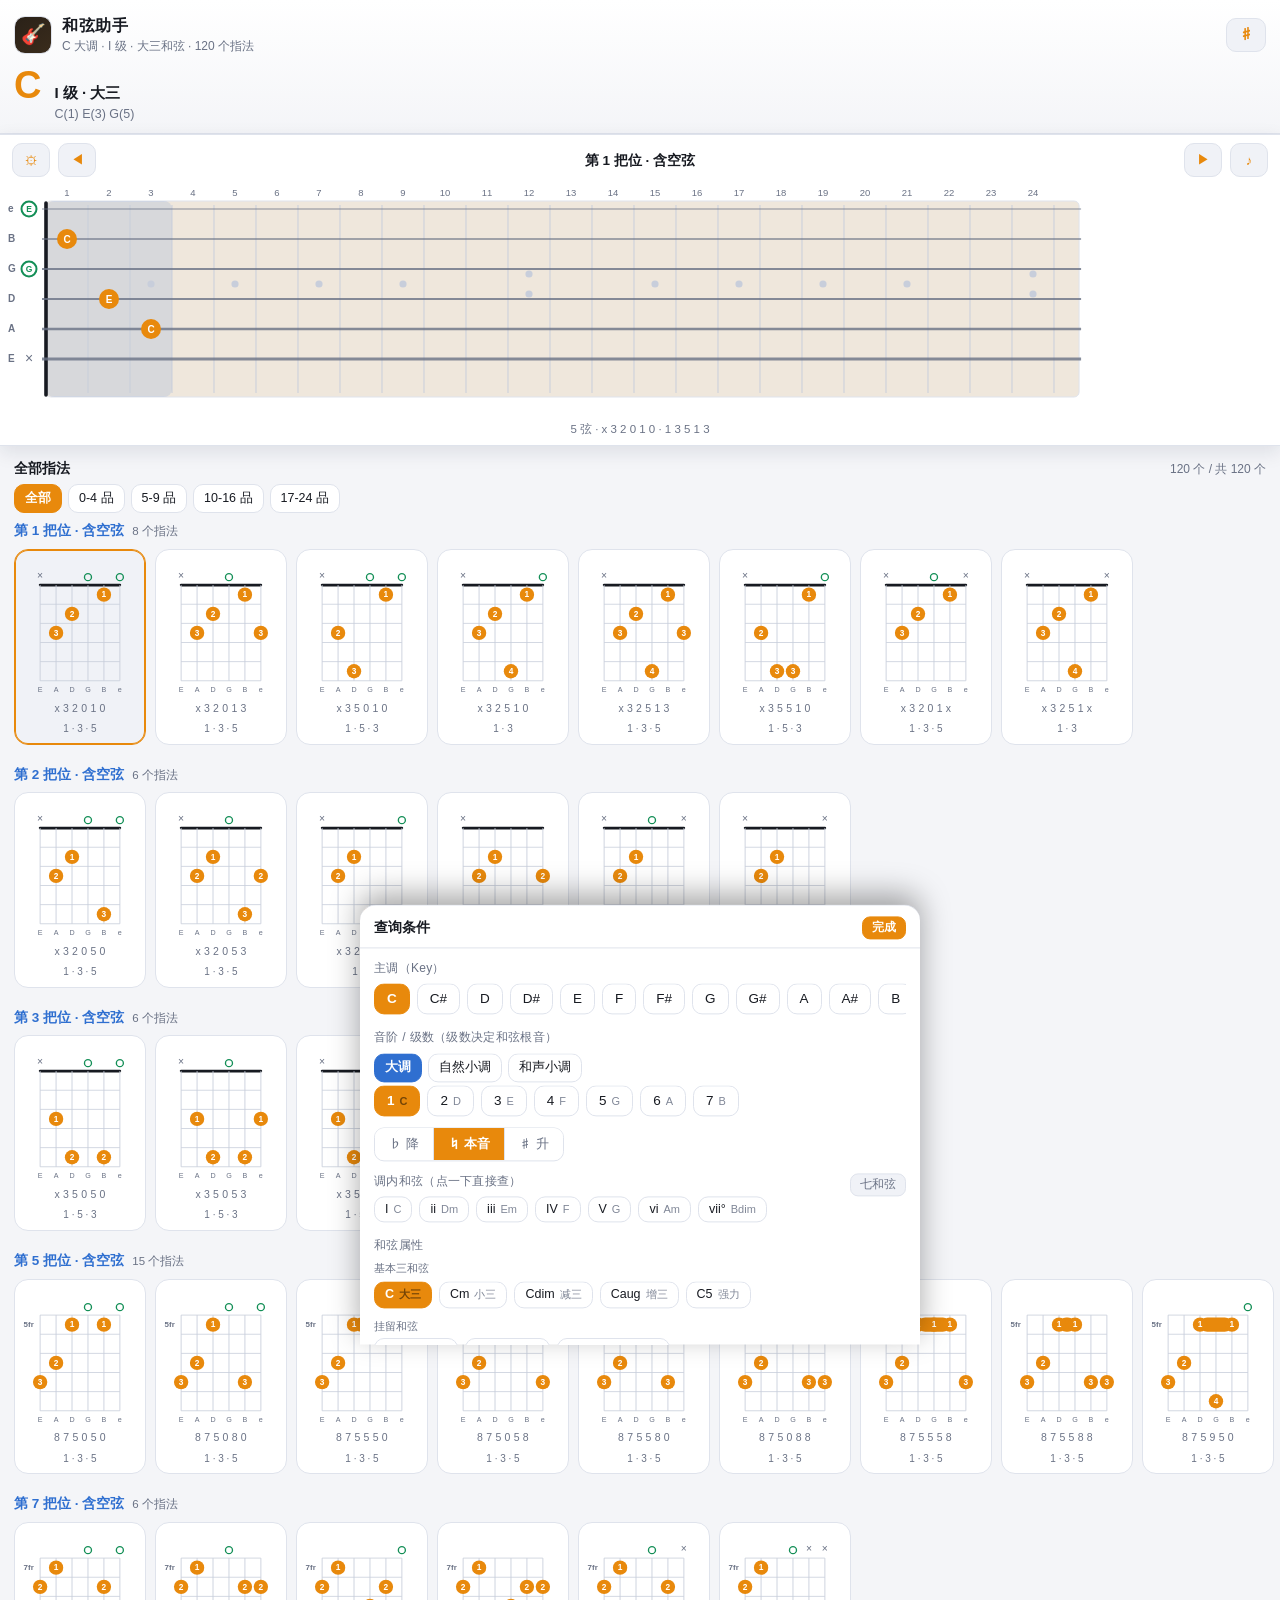
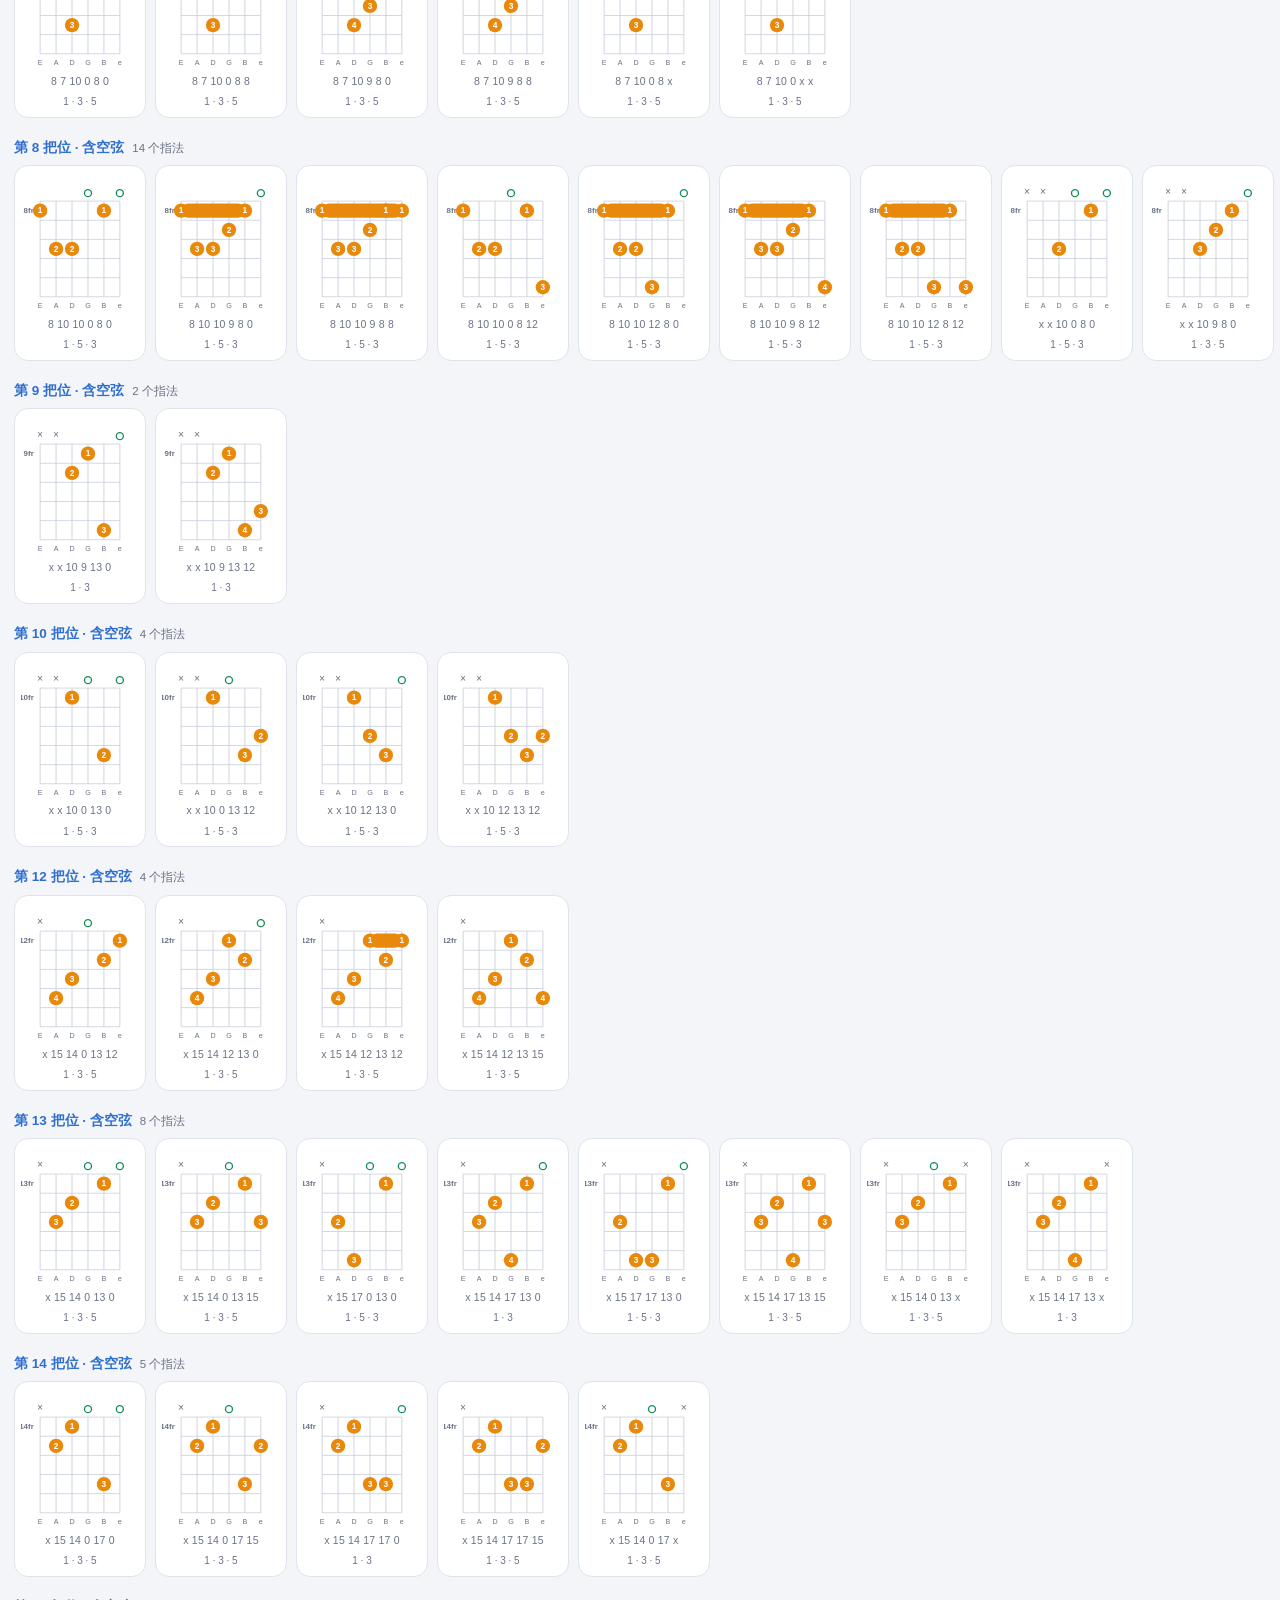
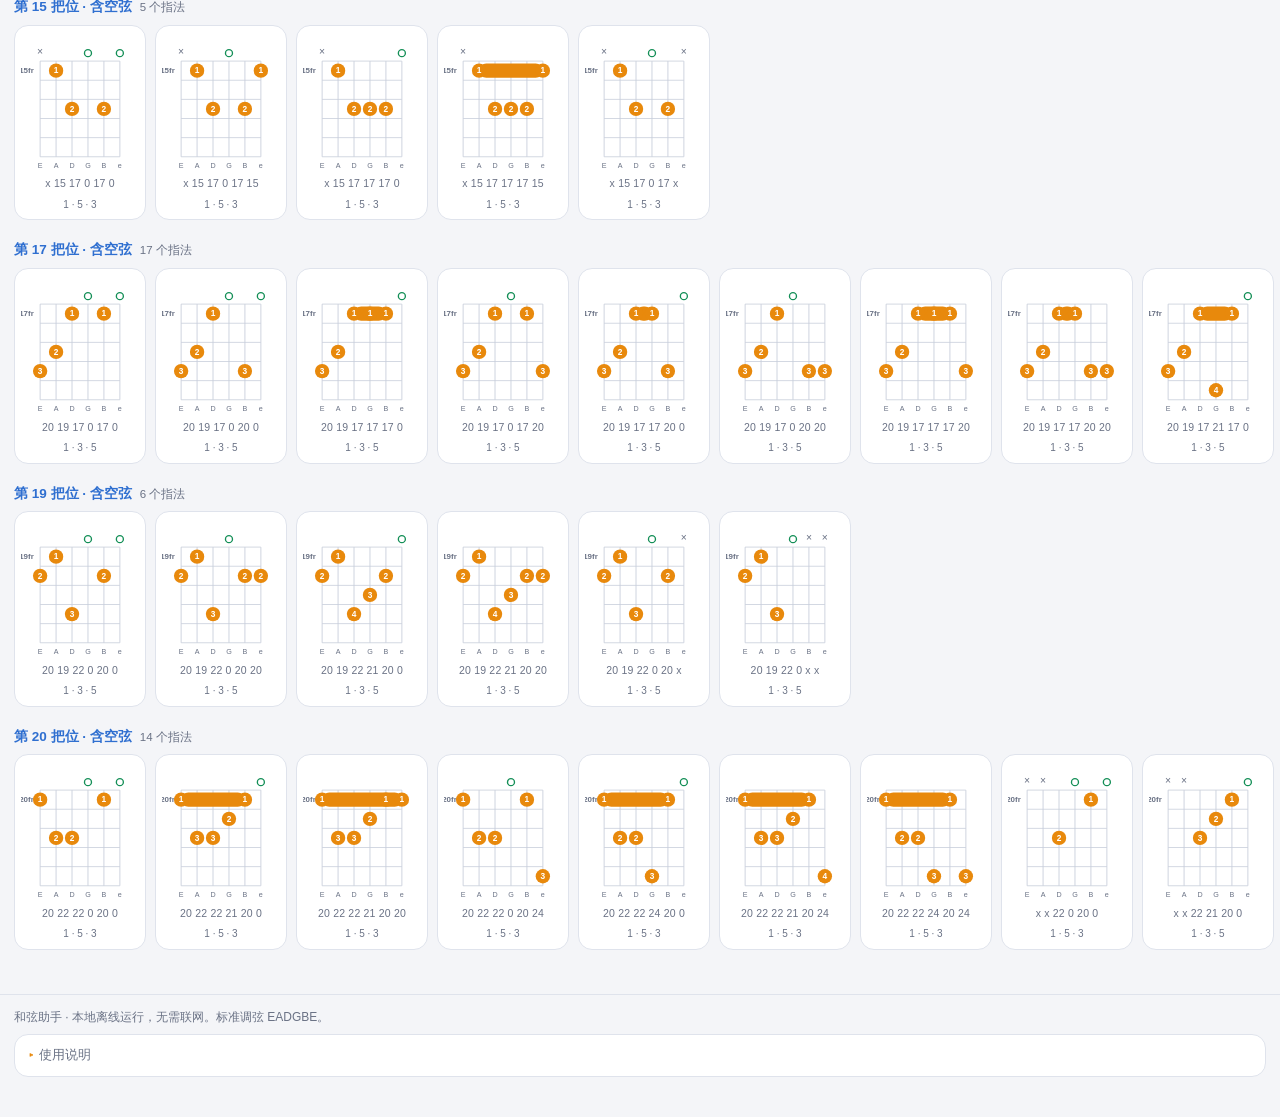
==== app/src/main/assets/www/index.html @ b543c1bd "init" ====
<!DOCTYPE html>
<html lang="zh-CN">
<head>
<meta charset="utf-8">
<meta name="viewport" content="width=device-width, initial-scale=1, viewport-fit=cover">
<meta name="color-scheme" content="dark light">
<title>和弦助手 · Chord Helper</title>
<link rel="stylesheet" href="css/style.css">
</head>
<body>

<!-- ================= 顶部信息 ================= -->
<header class="app-header">
  <div class="brand">
    <div class="logo" aria-hidden="true">&#127928;</div>
    <div class="brand-text">
      <h1>和弦助手</h1>
      <p id="subTitle">C 大调 · I 级 · 大三和弦</p>
    </div>
    <button id="btnSpell" class="ghost-btn" type="button" title="切换升降号拼写">&#9839;</button>
  </div>
  <div class="chord-headline">
    <div class="chord-name" id="chordName">C</div>
    <div class="chord-meta">
      <span class="roman" id="chordRoman">I</span>
      <span class="notes" id="chordNotes">C · E · G</span>
    </div>
  </div>
</header>

<!-- ================= 指板视图（吸顶，首屏可见） ================= -->
<section class="neck-section" id="neckSection">
  <div class="neck-toolbar">
    <button class="round-btn" id="btnSettings" type="button" title="查询条件">&#9881;</button>
    <button class="round-btn" id="btnPrev" type="button" title="上一个指法">&#9664;</button>
    <div class="neck-title">
      <strong id="voicingLabel">开放把位</strong>
    </div>
    <button class="round-btn" id="btnNext" type="button" title="下一个指法">&#9654;</button>
    <button class="round-btn" id="btnPlay" type="button" title="试听">&#9834;</button>
  </div>
  <div class="neck-scroll" id="neckScroll">
    <div id="neckBox"></div>
  </div>
  <div class="neck-info" id="neckInfo"></div>
</section>

<!-- ================= 结果 ================= -->
<main class="results">
  <div class="results-head">
    <strong>全部指法</strong>
    <span id="resultCount">0 个</span>
  </div>
  <div class="chip-row small" id="rangeChips"></div>
  <div id="results"></div>
</main>

<footer class="app-footer">
  <p>和弦助手 · 本地离线运行，无需联网。标准调弦 EADGBE。</p>
  <details class="advanced">
    <summary>使用说明</summary>
    <ol class="help">
      <li>点顶部 <b>&#9881;</b> 打开查询条件：先选<b>主调</b>，再选<b>级数</b>（可加升降号），最后选<b>和弦属性</b>。</li>
      <li>“调内和弦”一排是当前调的自然和弦，点一下直接查询。</li>
      <li>指板默认 24 品，可在条件面板里调整；点任意指法卡片可以在指板上高亮该指法。</li>
      <li><b>&#9664; / &#9654;</b> 在全部指法之间切换，<b>&#9834;</b> 试听当前指法（扫弦）。</li>
      <li>谱记法：x = 闷弦，0 = 空弦，数字 = 品位；圆点里的数字是建议指法（1=食指 … 4=小指）。</li>
    </ol>
  </details>
</footer>

<!-- ================= 查询条件面板（底部抽屉） ================= -->
<div class="backdrop" id="backdrop"></div>
<div class="sheet" id="sheet">
  <div class="sheet-head">
    <strong>查询条件</strong>
    <button class="mini-toggle on" id="sheetDone" type="button">完成</button>
  </div>
  <div class="sheet-body">

    <div class="field">
      <label>主调（Key）</label>
      <div class="chip-row" id="keyChips"></div>
    </div>

    <div class="field">
      <label>音阶 / 级数（级数决定和弦根音）</label>
      <div class="chip-row small" id="scaleChips"></div>
      <div class="chip-row" id="degreeChips"></div>
      <div class="seg" id="accChips">
        <button type="button" data-acc="-1">&#9837; 降</button>
        <button type="button" data-acc="0" class="on">&#9838; 本音</button>
        <button type="button" data-acc="1">&#9839; 升</button>
      </div>
    </div>

    <div class="field">
      <div class="label-row">
        <label>调内和弦（点一下直接查）</label>
        <button class="mini-toggle" id="btnDiatonic7" type="button">七和弦</button>
      </div>
      <div class="chip-row wrap" id="diatonicRow"></div>
    </div>

    <div class="field">
      <label>和弦属性</label>
      <div id="qualityGroups"></div>
    </div>

    <details class="advanced" id="advanced">
      <summary>高级设置</summary>
      <div class="field">
        <label>指板最大品（默认 24）</label>
        <div class="chip-row small" id="maxFretChips"></div>
      </div>
      <div class="field">
        <label>单个指法最大跨度（品）</label>
        <div class="chip-row small" id="spanChips"></div>
      </div>
      <div class="field">
        <label>最少发声弦数</label>
        <div class="chip-row small" id="minSoundChips"></div>
      </div>
      <div class="field">
        <label>展示方式</label>
        <div class="chip-row small" id="modeChips"></div>
      </div>
      <div class="field">
        <label>和弦图标注</label>
        <div class="chip-row small" id="labelChips"></div>
      </div>
      <div class="switch-list">
        <label class="switch"><input type="checkbox" id="chkBassRoot" checked><span>低音必须是根音（关闭可看转位）</span></label>
        <label class="switch"><input type="checkbox" id="chkInnerMute"><span>允许发声弦中间有闷弦</span></label>
        <label class="switch"><input type="checkbox" id="chkAllTones"><span>指板上显示全部和弦音</span></label>
      </div>
    </details>

  </div>
</div>

<script src="js/music.js"></script>
<script src="js/chord.js"></script>
<script src="js/render.js"></script>
<script src="js/audio.js"></script>
<script src="js/app.js"></script>
</body>
</html>
---- app/src/main/assets/www/css/style.css ----
/* ==========================================================================
   和弦助手 —— 样式表
   深色优先（乐器类应用常用），浅色跟随系统。全部使用 CSS 变量便于换肤。
   ========================================================================== */

:root {
  --bg: #0f1115;
  --bg-soft: #151922;
  --panel: #171b24;
  --panel-2: #1d222d;
  --line: #262c38;
  --text: #e7eaf0;
  --muted: #8d96a8;
  --accent: #ffb454;
  --accent-ink: #241a08;
  --accent-2: #6ea8fe;
  --good: #6ee7a8;
  --grid: #2c3444;
  --wood: #1b1a17;
  --shadow: 0 6px 18px rgba(0, 0, 0, .35);
  --radius: 14px;
}

@media (prefers-color-scheme: light) {
  :root {
    --bg: #f4f5f8;
    --bg-soft: #ffffff;
    --panel: #ffffff;
    --panel-2: #f0f2f7;
    --line: #dfe3ec;
    --text: #171a21;
    --muted: #6a7285;
    --accent: #e8890c;
    --accent-ink: #ffffff;
    --accent-2: #2f6fd0;
    --good: #148f57;
    --grid: #c8cedb;
    --wood: #efe7dc;
    --shadow: 0 6px 18px rgba(20, 30, 60, .10);
  }
}

* { box-sizing: border-box; -webkit-tap-highlight-color: transparent; }

html, body {
  margin: 0;
  padding: 0;
  background: var(--bg);
  color: var(--text);
  font-family: -apple-system, "Noto Sans CJK SC", "Source Han Sans SC",
               "PingFang SC", "Microsoft YaHei", Roboto, sans-serif;
  font-size: 15px;
  line-height: 1.45;
  -webkit-text-size-adjust: 100%;
  overscroll-behavior-y: none;
}

body {
  padding: env(safe-area-inset-top) env(safe-area-inset-right)
           env(safe-area-inset-bottom) env(safe-area-inset-left);
  display: block;
}

/* 禁止长按选中，保持 App 手感（输入类元素不需要此处，本 App 无输入框） */
body, .chip-row, .neck-toolbar, .chord-name { user-select: none; -webkit-user-select: none; }

/* 抽屉打开时锁定背景滚动 */
body.sheet-open { overflow: hidden; }

/* ------------------------------- 顶部 ------------------------------- */
.app-header {
  padding: 14px 14px 10px;
  background: linear-gradient(180deg, var(--bg-soft), var(--bg));
  border-bottom: 1px solid var(--line);
}

.brand { display: flex; align-items: center; gap: 10px; }

.logo {
  width: 38px; height: 38px; border-radius: 11px;
  display: grid; place-items: center;
  background: linear-gradient(145deg, #2a2118, #3a2c1c);
  border: 1px solid var(--line);
  font-size: 20px;
}

.brand-text { flex: 1; min-width: 0; }
.brand h1 { margin: 0; font-size: 16px; font-weight: 650; letter-spacing: .5px; }
.brand p { margin: 1px 0 0; font-size: 12px; color: var(--muted); }

.ghost-btn {
  background: var(--panel-2);
  color: var(--accent);
  border: 1px solid var(--line);
  border-radius: 10px;
  width: 40px; height: 34px;
  font-size: 15px;
  font-weight: 700;
}

.chord-headline {
  display: flex; align-items: baseline; gap: 12px;
  margin-top: 10px;
}

.chord-name {
  font-size: 38px; font-weight: 750; letter-spacing: 1px;
  color: var(--accent);
  line-height: 1.05;
  font-variant-numeric: tabular-nums;
}

.chord-meta { display: flex; flex-direction: column; gap: 2px; min-width: 0; }
.roman { font-size: 15px; font-weight: 650; color: var(--text); }
.notes { font-size: 12.5px; color: var(--muted); }

/* ------------------------------- 面板 ------------------------------- */
.panel {
  padding: 12px 14px 4px;
  background: var(--bg);
}

.field { margin-bottom: 12px; }

.field > label,
.label-row > label {
  display: block;
  font-size: 12px;
  color: var(--muted);
  margin-bottom: 6px;
  letter-spacing: .3px;
}

.label-row { display: flex; align-items: center; justify-content: space-between; }

.mini-toggle {
  background: var(--panel-2);
  border: 1px solid var(--line);
  color: var(--muted);
  border-radius: 8px;
  font-size: 11.5px;
  padding: 3px 9px;
}
.mini-toggle.on { color: var(--accent-ink); background: var(--accent); border-color: var(--accent); font-weight: 650; }

/* 横向滚动 chip 行 */
.chip-row {
  display: flex;
  gap: 7px;
  overflow-x: auto;
  padding-bottom: 3px;
  scrollbar-width: none;
}
.chip-row::-webkit-scrollbar { display: none; }
.chip-row.wrap { flex-wrap: wrap; overflow: visible; }
.chip-row.small { gap: 6px; }

.chip {
  flex: 0 0 auto;
  padding: 7px 12px;
  border-radius: 10px;
  background: var(--panel);
  border: 1px solid var(--line);
  color: var(--text);
  font-size: 13.5px;
  white-space: nowrap;
  transition: background .12s, color .12s, border-color .12s;
}
.chip.sm { padding: 5px 10px; font-size: 12.5px; }
.chip .tag { color: var(--muted); font-size: 11px; margin-left: 5px; opacity: .85; }
.chip.on .tag { color: rgba(0, 0, 0, .5); opacity: 1; }
.chip.on {
  background: var(--accent);
  border-color: var(--accent);
  color: var(--accent-ink);
  font-weight: 650;
}
.chip.alt.on { background: var(--accent-2); border-color: var(--accent-2); color: #fff; }

/* 分段控件 */
.seg {
  display: flex;
  gap: 0;
  margin-top: 8px;
  border: 1px solid var(--line);
  border-radius: 10px;
  overflow: hidden;
  width: fit-content;
}
.seg button {
  background: var(--panel);
  color: var(--muted);
  border: 0;
  padding: 7px 14px;
  font-size: 13px;
}
.seg button + button { border-left: 1px solid var(--line); }
.seg button.on { background: var(--accent); color: var(--accent-ink); font-weight: 650; }

/* 属性分组 */
.qgroup { margin-bottom: 8px; }
.qgroup > .qname {
  font-size: 11px;
  color: var(--muted);
  margin-bottom: 4px;
}

/* 高级设置 */
.advanced {
  margin: 4px 0 12px;
  border: 1px solid var(--line);
  border-radius: var(--radius);
  background: var(--panel);
  overflow: hidden;
}
.advanced > summary {
  padding: 11px 13px;
  font-size: 13px;
  color: var(--muted);
  cursor: pointer;
  list-style: none;
}
.advanced > summary::-webkit-details-marker { display: none; }
.advanced > summary::before { content: "\25B8  "; color: var(--accent); }
.advanced[open] > summary::before { content: "\25BE  "; }
.advanced > *:not(summary) { padding: 0 13px; }
.advanced > .field:last-child, .advanced > .switch-list:last-child { padding-bottom: 12px; }

.switch-list { display: flex; flex-direction: column; gap: 9px; padding-bottom: 12px !important; }
.switch { display: flex; align-items: center; gap: 9px; font-size: 13px; color: var(--text); }
.switch input { width: 17px; height: 17px; accent-color: var(--accent); }

/* ------------------------------- 指板 ------------------------------- */
.neck-section {
  position: sticky;
  top: 0;
  z-index: 5;
  background: var(--bg-soft);
  border-top: 1px solid var(--line);
  border-bottom: 1px solid var(--line);
  box-shadow: var(--shadow);
}

.neck-toolbar {
  display: flex;
  align-items: center;
  gap: 8px;
  padding: 8px 12px 4px;
}

.round-btn {
  flex: 0 0 auto;
  width: 38px; height: 34px;
  border-radius: 10px;
  background: var(--panel-2);
  border: 1px solid var(--line);
  color: var(--accent);
  font-size: 13px;
  display: grid; place-items: center;
}
.round-btn:active { background: var(--accent); color: var(--accent-ink); }
.round-btn:disabled { opacity: .35; }

/* 标题必须能收缩，否则会把右侧按钮挤出屏幕 */
.neck-title { flex: 1 1 auto; text-align: center; min-width: 0; }
.neck-title strong,
.neck-title span {
  display: block;
  white-space: nowrap;
  overflow: hidden;
  text-overflow: ellipsis;
}
.neck-title strong { font-size: 13.5px; }
.neck-title span { font-size: 11.5px; color: var(--muted); font-variant-numeric: tabular-nums; }

/* 指板下方整行信息：发声弦数 · 谱记法 · 各音级数 */
.neck-info {
  padding: 0 12px 7px;
  text-align: center;
  font-size: 11.5px;
  color: var(--muted);
  font-variant-numeric: tabular-nums;
  white-space: nowrap;
  overflow: hidden;
  text-overflow: ellipsis;
}

.neck-scroll {
  overflow-x: auto;
  overflow-y: hidden;
  -webkit-overflow-scrolling: touch;
  scrollbar-width: none;
  padding: 2px 0 6px;
}
.neck-scroll::-webkit-scrollbar { height: 6px; }
.neck-scroll::-webkit-scrollbar-thumb { background: var(--line); border-radius: 3px; }
#neckBox { display: inline-block; min-width: 100%; }

/* ------------------------------- 结果 ------------------------------- */
.results { padding: 12px 0 24px; }

.results-head {
  display: flex; align-items: baseline; justify-content: space-between;
  padding: 0 14px 6px;
}
.results-head strong { font-size: 14px; }
.results-head span { font-size: 12px; color: var(--muted); }

.results .chip-row { padding: 0 14px 8px; }

.pos-group { margin-bottom: 14px; }
.pos-head {
  display: flex; align-items: baseline; gap: 8px;
  padding: 0 14px 6px;
}
.pos-head strong { font-size: 13.5px; color: var(--accent-2); }
.pos-head span { font-size: 11.5px; color: var(--muted); }

.cards {
  display: flex;
  gap: 9px;
  overflow-x: auto;
  padding: 2px 14px 6px;
  -webkit-overflow-scrolling: touch;
  scrollbar-width: none;
}
.cards::-webkit-scrollbar { display: none; }

/* 懒加载占位：先把高度占住，滚动到附近再真正渲染卡片 */
.cards.lazy {
  display: block;
  min-height: 196px;
}

.card {
  flex: 0 0 auto;
  width: 132px;
  padding: 8px 6px 6px;
  background: var(--panel);
  border: 1px solid var(--line);
  border-radius: var(--radius);
  text-align: center;
  transition: border-color .12s, background .12s;
}
.card.on { border-color: var(--accent); background: var(--panel-2); box-shadow: 0 0 0 1px var(--accent) inset; }
.card svg { display: block; width: 100%; height: auto; }
.card .tab {
  margin-top: 4px;
  font-size: 10.5px;
  color: var(--muted);
  font-variant-numeric: tabular-nums;
  letter-spacing: .2px;
  white-space: nowrap;
  overflow: hidden;
  text-overflow: ellipsis;
}
.card .badge {
  display: inline-block;
  margin-top: 3px;
  font-size: 10px;
  color: var(--muted);
}
.card:active { background: var(--panel-2); }

.empty {
  margin: 8px 14px 20px;
  padding: 18px 14px;
  border: 1px dashed var(--line);
  border-radius: var(--radius);
  color: var(--muted);
  font-size: 13px;
  text-align: center;
}

/* ------------------------------- 页脚 ------------------------------- */
.app-footer {
  padding: 14px 14px 28px;
  color: var(--muted);
  font-size: 12px;
  border-top: 1px solid var(--line);
}
.app-footer p { margin: 0 0 8px; }
.help { margin: 0 0 6px; padding-left: 20px; }
.help li { margin-bottom: 5px; }
.help b { color: var(--text); }

/* ==========================================================================
   查询条件面板：底部抽屉。
   手机上“选和弦”和“看指板”必须能同时看到，所以条件不占首屏，
   而是从底部升起（最多 62vh），上方保留标题与指板用于实时预览。
   ========================================================================== */
.backdrop {
  position: fixed;
  left: 0; top: 0; right: 0; bottom: 0;
  background: rgba(0, 0, 0, .5);
  opacity: 0;
  pointer-events: none;
  transition: opacity .2s ease;
  z-index: 25;
}
.backdrop.open { opacity: 1; pointer-events: auto; }

.sheet {
  position: fixed;
  left: 0; right: 0; bottom: 0;
  z-index: 30;
  /* 上方要给页头 + 工具条 + 指板 + 指板信息行留出位置（实测约 448px） */
  max-height: min(58vh, calc(100vh - 460px));
  min-height: 200px;
  display: flex;
  flex-direction: column;
  background: var(--panel);
  border-top: 1px solid var(--line);
  border-radius: 16px 16px 0 0;
  box-shadow: 0 -10px 30px rgba(0, 0, 0, .35);
  transform: translateY(101%);
  transition: transform .24s ease;
  padding-bottom: env(safe-area-inset-bottom);
}
.sheet.open { transform: translateY(0); }

.sheet-head {
  display: flex;
  align-items: center;
  justify-content: space-between;
  padding: 11px 14px 8px;
  border-bottom: 1px solid var(--line);
  flex: 0 0 auto;
}
.sheet-head strong { font-size: 14px; }

.sheet-body {
  overflow-y: auto;
  -webkit-overflow-scrolling: touch;
  padding: 12px 14px 20px;
  overscroll-behavior: contain;
}

/* 宽屏（平板/桌面）时限制抽屉宽度并居中 */
@media (min-width: 620px) {
  .sheet {
    left: 50%;
    right: auto;
    width: 560px;
    transform: translate(-50%, 101%);
    border-radius: 16px 16px 0 0;
  }
  .sheet.open { transform: translate(-50%, 0); }
}

/* 矮屏（老式小屏手机）：压缩页头，把纵向空间让给指板 */
@media (max-height: 700px) {
  .app-header { padding: 9px 14px 7px; }
  .brand h1 { font-size: 15px; }
  .brand p { display: none; }
  .chord-headline { margin-top: 6px; }
  .chord-name { font-size: 30px; }
  .logo { width: 34px; height: 34px; font-size: 18px; }
}

/* ==========================================================================
   SVG 图元样式（内联 SVG 直接吃文档 CSS 变量，深/浅色主题自动跟随）
   ========================================================================== */

/* ---------- 和弦图（小节图） ---------- */
.cb-fret { stroke: var(--grid); stroke-width: 1; }
.cb-nut { stroke: var(--text); stroke-width: 3.4; stroke-linecap: round; }
.cb-string { stroke: var(--grid); stroke-width: 1.1; }
.cb-frlabel { fill: var(--muted); font-size: 10px; font-weight: 600; font-family: inherit; }
.cb-mute { fill: var(--muted); font-size: 13px; font-family: inherit; }
.cb-open { fill: none; stroke: var(--good); stroke-width: 1.7; }
.cb-barre { fill: var(--accent); }
.cb-dot { fill: var(--accent); }
.cb-dot-text { fill: var(--accent-ink); font-weight: 700; font-family: inherit; }
.cb-stringname { fill: var(--muted); font-size: 9px; font-family: inherit; }

/* ---------- 全指板 ---------- */
.nk-wood { fill: var(--wood); stroke: var(--line); stroke-width: 1; }
.nk-fret { stroke: var(--grid); stroke-width: 1; }
.nk-nut { stroke: var(--text); stroke-width: 3.6; stroke-linecap: round; }
.nk-string { stroke: var(--muted); opacity: .8; }
.nk-fretnum { fill: var(--muted); font-size: 9.5px; font-family: inherit; }
.nk-stringname { fill: var(--muted); font-size: 10px; font-weight: 600; font-family: inherit; }
.nk-marker { fill: var(--grid); }
.nk-window { fill: var(--accent-2); opacity: .12; }
.nk-faint { fill: var(--accent-2); opacity: .22; }
.nk-faint-root { fill: var(--accent-2); opacity: .40; }
.nk-dot { fill: var(--accent); }
.nk-dot-text { fill: var(--accent-ink); font-weight: 700; font-family: inherit; }
.nk-barre { fill: var(--accent); }
.nk-open { fill: none; stroke: var(--good); stroke-width: 2; }
.nk-open-text { fill: var(--good); font-size: 8.5px; font-weight: 700; font-family: inherit; }
.nk-mute { fill: var(--muted); font-size: 14px; font-family: inherit; }
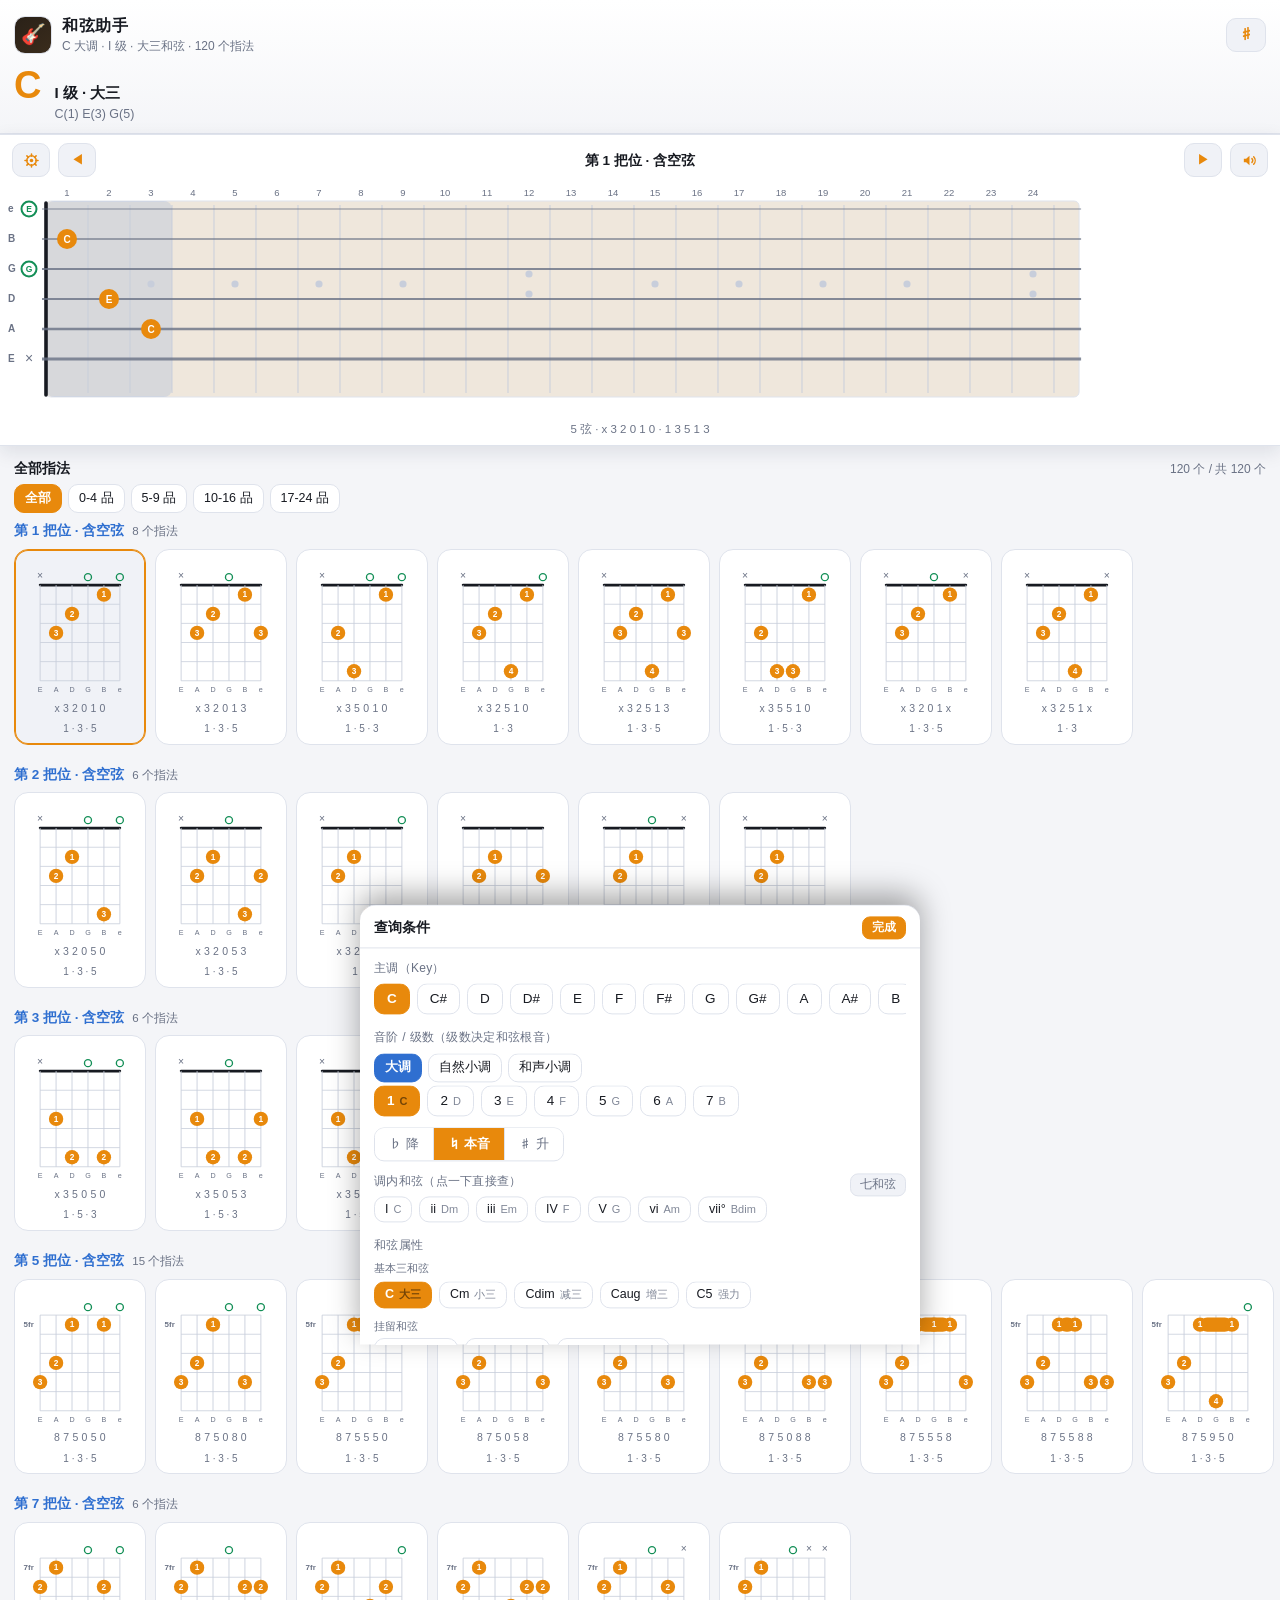
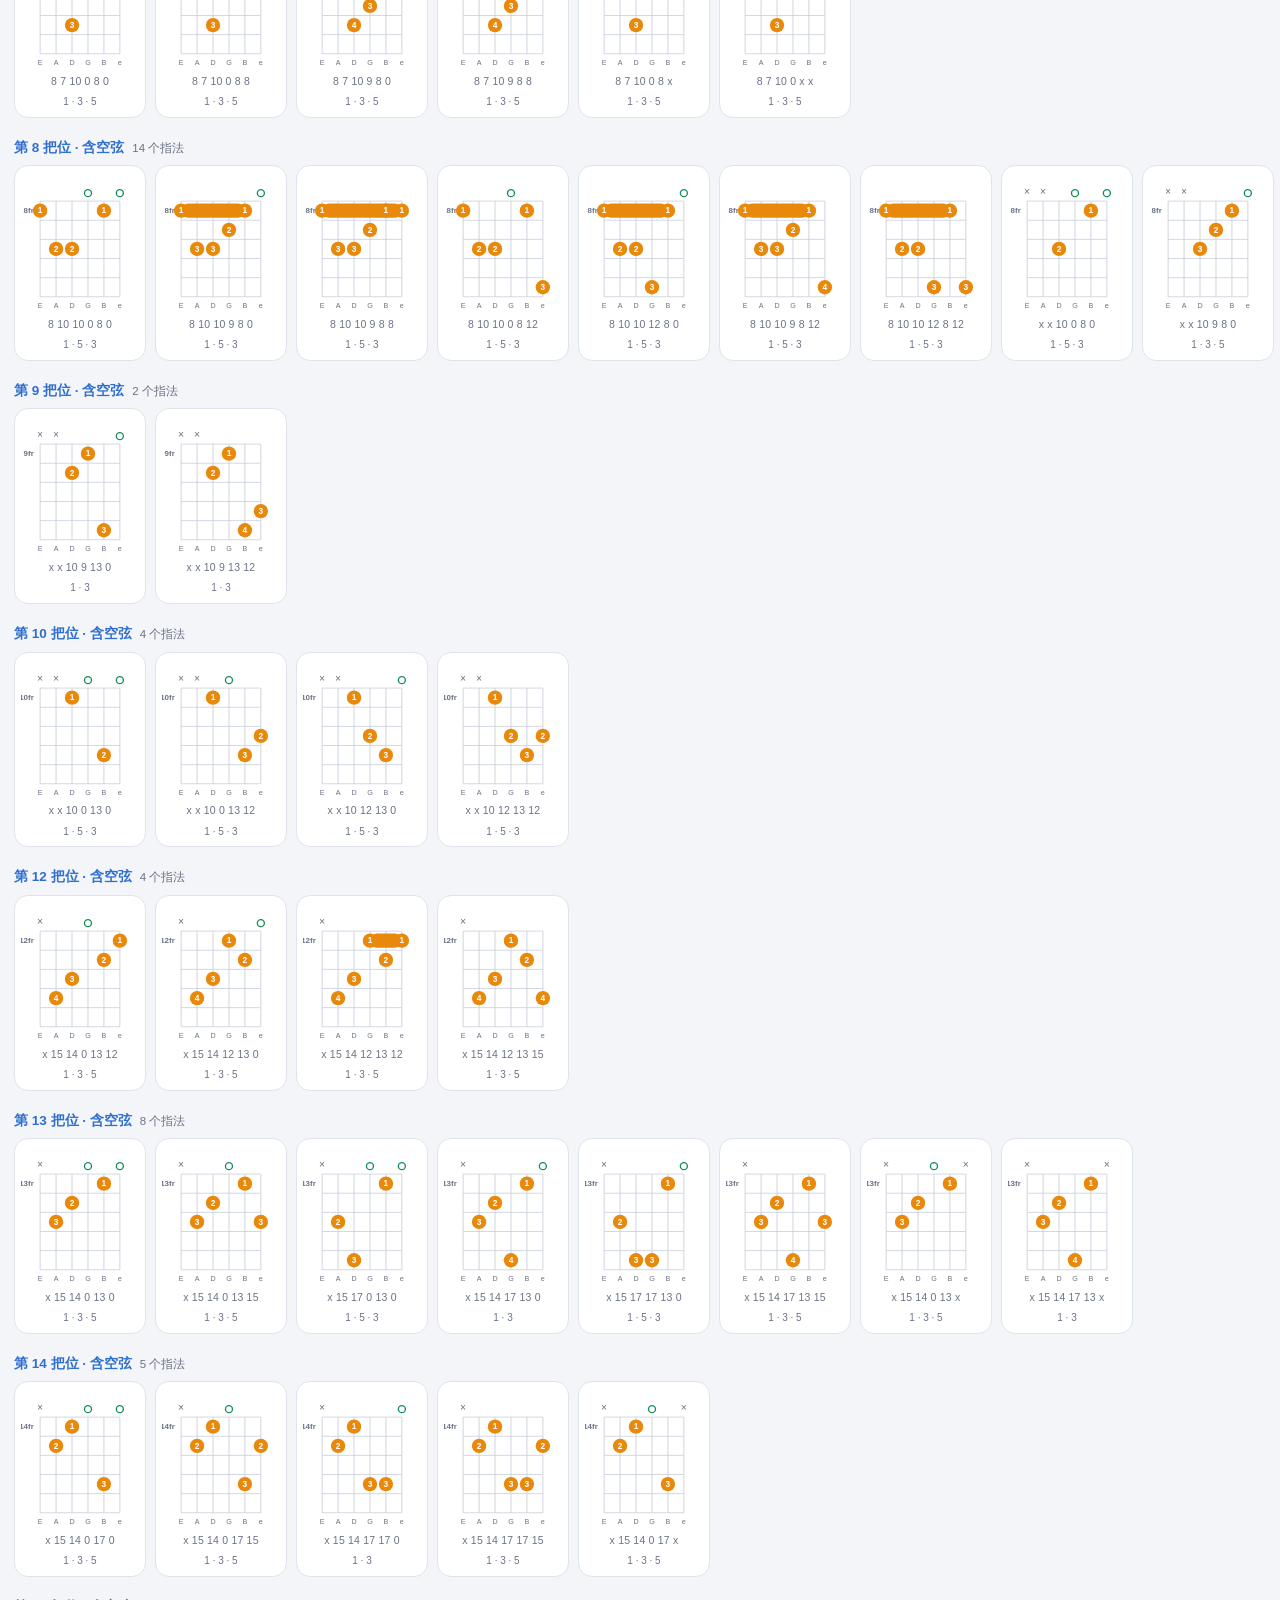
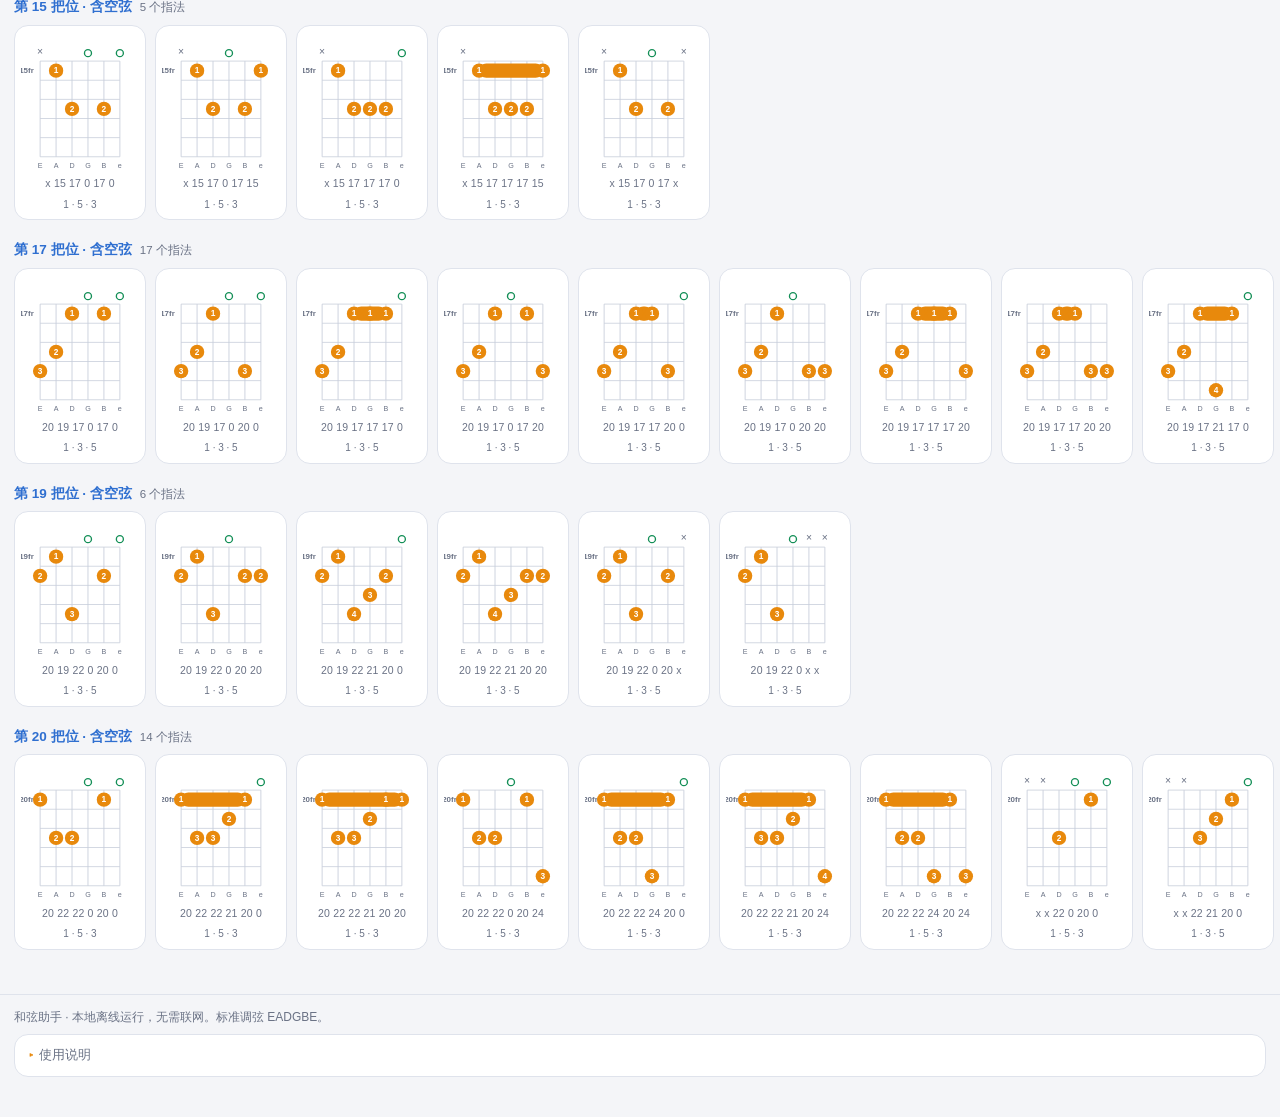
==== commit 3d22cf98: "update" ====
--- a/app/src/main/assets/www/index.html
+++ b/app/src/main/assets/www/index.html
@@ -8,6 +8,21 @@
 <link rel="stylesheet" href="css/style.css">
 </head>
 <body>
+
+<!-- 页面脚本异常兜底：真的出问题时显示出来，而不是给用户一片空白 -->
+<script>
+window.__err = null;
+window.onerror = function (msg, src, line) {
+  window.__err = msg + ' @' + String(src).split('/').pop() + ':' + line;
+  try {
+    var bar = document.createElement('div');
+    bar.style.cssText = 'position:fixed;left:0;right:0;top:0;z-index:999;background:#b3261e;' +
+      'color:#fff;font:12px/1.5 monospace;padding:6px 10px;white-space:pre-wrap';
+    bar.textContent = '页面脚本出错：' + window.__err;
+    document.body.appendChild(bar);
+  } catch (e) { /* 兜底里的兜底 */ }
+};
+</script>
 
 <!-- ================= 顶部信息 ================= -->
 <header class="app-header">
@@ -31,13 +46,27 @@
 <!-- ================= 指板视图（吸顶，首屏可见） ================= -->
 <section class="neck-section" id="neckSection">
   <div class="neck-toolbar">
-    <button class="round-btn" id="btnSettings" type="button" title="查询条件">&#9881;</button>
+    <button class="round-btn" id="btnSettings" type="button" title="查询条件" aria-label="查询条件">
+      <!-- 用内联 SVG 而不是 ⚙ 字符：老系统字体里没有这个字形，会显示成方框 -->
+      <svg viewBox="0 0 24 24" width="17" height="17" aria-hidden="true">
+        <circle cx="12" cy="12" r="6.6" fill="none" stroke="currentColor" stroke-width="2.2"/>
+        <circle cx="12" cy="12" r="2.5" fill="currentColor"/>
+        <path d="M12 2.8v3M12 18.2v3M2.8 12h3M18.2 12h3M5.5 5.5l2.2 2.2M16.3 16.3l2.2 2.2M18.5 5.5l-2.2 2.2M7.7 16.3l-2.2 2.2"
+              stroke="currentColor" stroke-width="2.2" stroke-linecap="round"/>
+      </svg>
+    </button>
     <button class="round-btn" id="btnPrev" type="button" title="上一个指法">&#9664;</button>
     <div class="neck-title">
       <strong id="voicingLabel">开放把位</strong>
     </div>
     <button class="round-btn" id="btnNext" type="button" title="下一个指法">&#9654;</button>
-    <button class="round-btn" id="btnPlay" type="button" title="试听">&#9834;</button>
+    <button class="round-btn" id="btnPlay" type="button" title="试听" aria-label="试听">
+      <svg viewBox="0 0 24 24" width="17" height="17" aria-hidden="true">
+        <path d="M4 9.4h3.3L12 5.4v13.2L7.3 14.6H4z" fill="currentColor"/>
+        <path d="M15.4 9.2a4.3 4.3 0 010 5.6M17.9 6.7a7.7 7.7 0 010 10.6"
+              fill="none" stroke="currentColor" stroke-width="2" stroke-linecap="round"/>
+      </svg>
+    </button>
   </div>
   <div class="neck-scroll" id="neckScroll">
     <div id="neckBox"></div>
--- a/app/src/main/assets/www/css/style.css
+++ b/app/src/main/assets/www/css/style.css
@@ -384,6 +384,18 @@
 .help li { margin-bottom: 5px; }
 .help b { color: var(--text); }
 
+/* 老 WebView 提示条（只在样式降级时由 JS 插入） */
+.legacy-tip {
+  margin: 10px 14px 0;
+  padding: 9px 12px;
+  border: 1px solid var(--accent);
+  border-radius: 10px;
+  background: var(--panel-2);
+  color: var(--text);
+  font-size: 12px;
+  line-height: 1.5;
+}
+
 /* ==========================================================================
    查询条件面板：底部抽屉。
    手机上“选和弦”和“看指板”必须能同时看到，所以条件不占首屏，
@@ -491,3 +503,69 @@
 .nk-open { fill: none; stroke: var(--good); stroke-width: 2; }
 .nk-open-text { fill: var(--good); font-size: 8.5px; font-weight: 700; font-family: inherit; }
 .nk-mute { fill: var(--muted); font-size: 14px; font-family: inherit; }
+
+/* ==========================================================================
+   老引擎降级层
+   --------------------------------------------------------------------------
+   Android 5.x 出厂自带的 WebView 是 Chrome 37~48，不认识 CSS 变量（var()），
+   于是上面那些用变量的声明会被整条丢弃，页面只剩黑白骨架（功能正常但很难看）。
+   这里用 @supports 探测一次：只有在不支持 var() 的引擎上，才补一套固定颜色的
+   基础样式。现代 WebView / 浏览器会跳过整块，完全不受影响。
+   另外老引擎也没有 flex 的 gap、grid、min()，这几处一并给出兜底。
+   （真机上的 WebView 会随应用商店更新，通常不会走到这里；走到也有可用界面。）
+   ========================================================================== */
+@supports not (color: var(--chord-probe)) {
+  html, body { background: #f4f5f8; color: #171a21; }
+  .app-header { background: #ffffff; border-bottom: 1px solid #dfe3ec; }
+  .logo { background: #2a2118; border: 1px solid #dfe3ec; }
+  .ghost-btn, .round-btn, .mini-toggle, .seg button {
+    background: #f0f2f7; border: 1px solid #dfe3ec; color: #e8890c;
+  }
+  .mini-toggle.on { background: #e8890c; border-color: #e8890c; color: #ffffff; }
+  .seg { border: 1px solid #dfe3ec; }
+  .chip { background: #ffffff; border: 1px solid #dfe3ec; color: #171a21; }
+  .chip.sm { background: #ffffff; }
+  .chip.on, .chip.alt.on { background: #e8890c; border-color: #e8890c; color: #ffffff; }
+  .chip .tag { color: #6a7285; }
+  .advanced, .card, .sheet { background: #ffffff; }
+  .card { border: 1px solid #dfe3ec; }
+  .card.on { border-color: #e8890c; }
+  .empty { border: 1px dashed #dfe3ec; color: #6a7285; }
+  .neck-section { background: #ffffff; border-color: #dfe3ec; }
+  .backdrop { background: #000000; opacity: 0; }
+  .backdrop.open { opacity: .5; }
+  .sheet { border-top: 1px solid #dfe3ec; max-height: 60vh; }
+  .switch input { accent-color: auto; }
+  .chord-name { color: #e8890c; }
+  .legacy-tip { background: #fff8e8; border: 1px solid #e8890c; color: #171a21; }
+  .notes, .brand p, .field > label, .label-row > label, .qname, .pos-head span,
+  .results-head span, .card .tab, .card .badge, .neck-info, .app-footer { color: #6a7285; }
+
+  /* 圆角按钮靠 grid 居中的，这里退回行内居中 */
+  .round-btn, .logo { display: block; text-align: center; line-height: 32px; }
+
+  /* SVG 图元：没有变量时给固定色 */
+  .cb-fret, .cb-string { stroke: #c8cedb; }
+  .cb-nut, .nk-nut { stroke: #171a21; }
+  .cb-dot, .cb-barre, .nk-dot, .nk-barre { fill: #e8890c; }
+  .cb-dot-text, .nk-dot-text { fill: #ffffff; }
+  .cb-open, .nk-open { fill: none; stroke: #148f57; }
+  .cb-mute, .cb-frlabel, .cb-stringname,
+  .nk-fretnum, .nk-stringname, .nk-mute { fill: #6a7285; }
+  .nk-wood { fill: #efe7dc; stroke: #dfe3ec; }
+  .nk-fret { stroke: #c8cedb; }
+  .nk-string { stroke: #6a7285; }
+  .nk-marker { fill: #c8cedb; }
+  .nk-window { fill: #2f6fd0; opacity: .12; }
+  .nk-faint { fill: #2f6fd0; opacity: .22; }
+  .nk-faint-root { fill: #2f6fd0; opacity: .40; }
+  .nk-open-text { fill: #148f57; }
+
+  /* 老引擎没有 flex gap，用 margin 补上关键间距 */
+  .chip-row .chip { margin-right: 7px; }
+  .cards .card { margin-right: 9px; }
+  .neck-toolbar .round-btn { margin-right: 8px; }
+  .brand .logo { margin-right: 10px; }
+  .chip-row { display: -webkit-box; }
+  .chip-row .chip { display: inline-block; }
+}
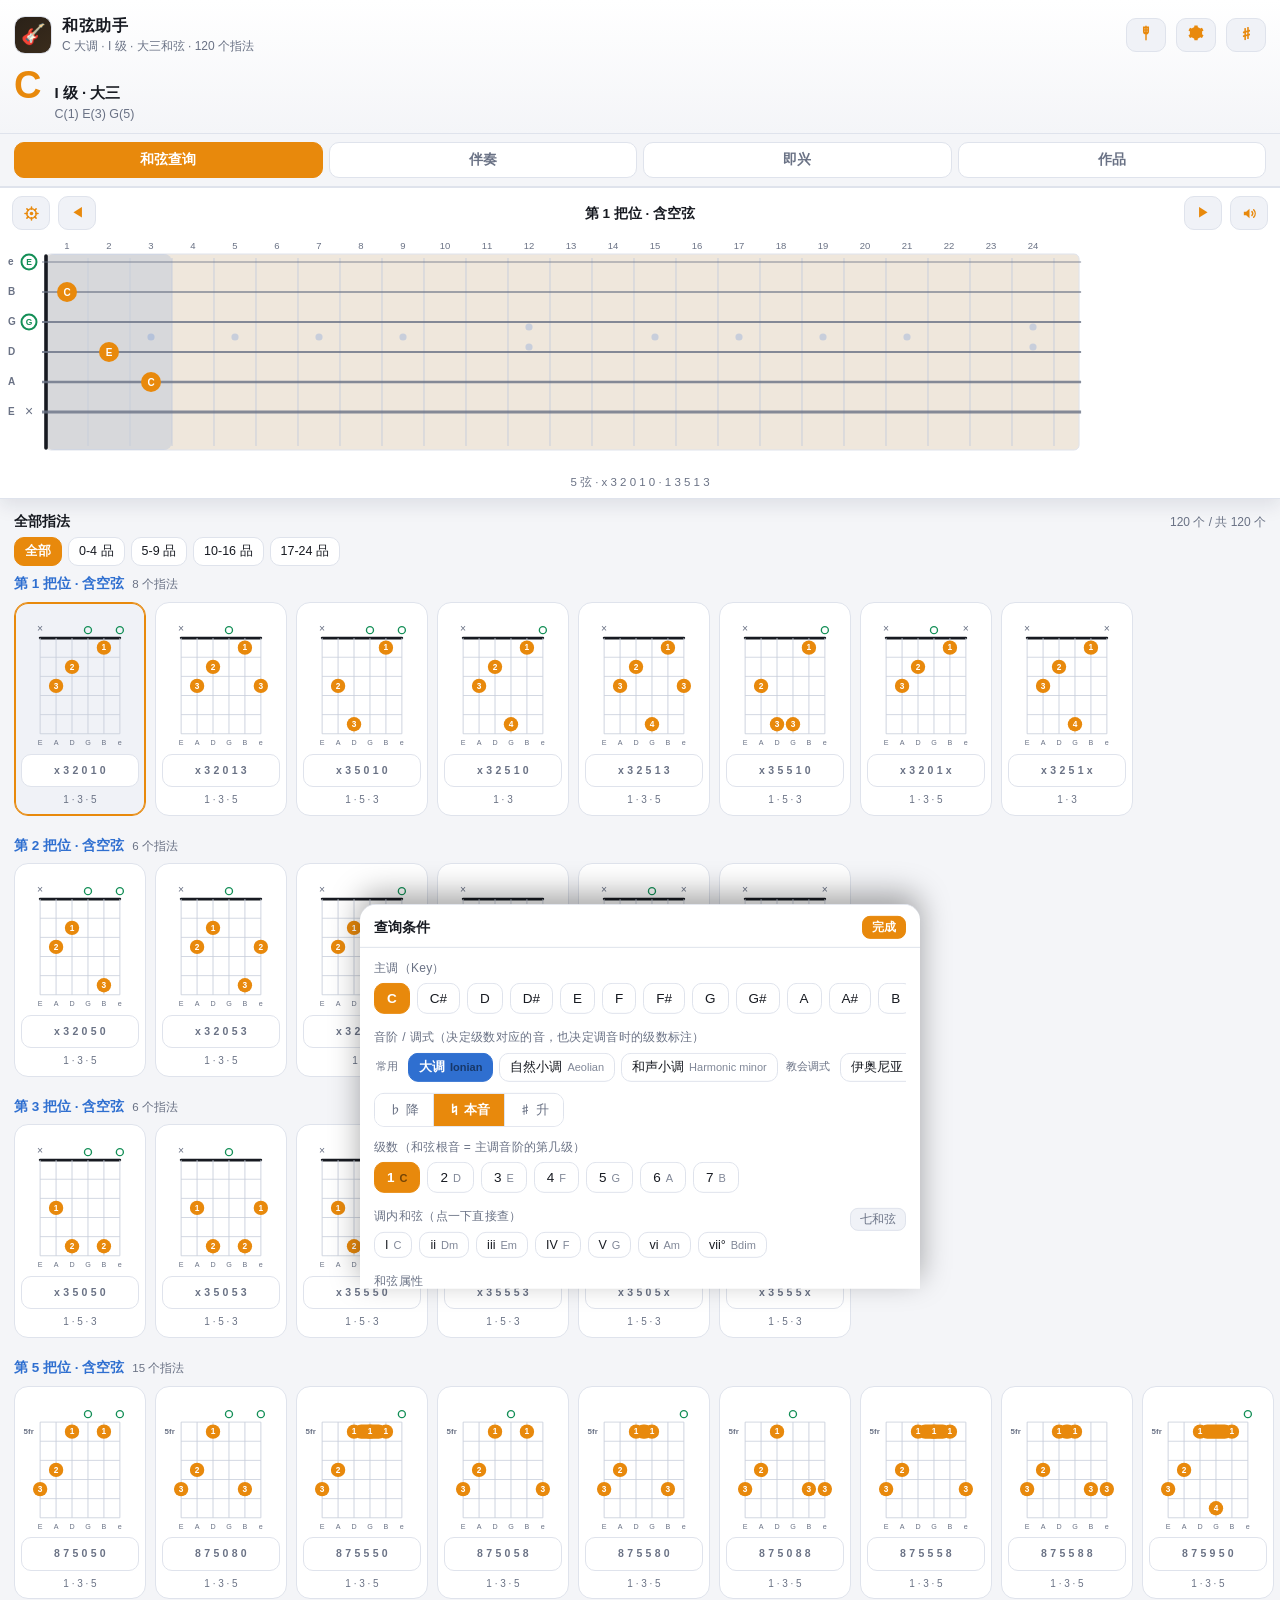
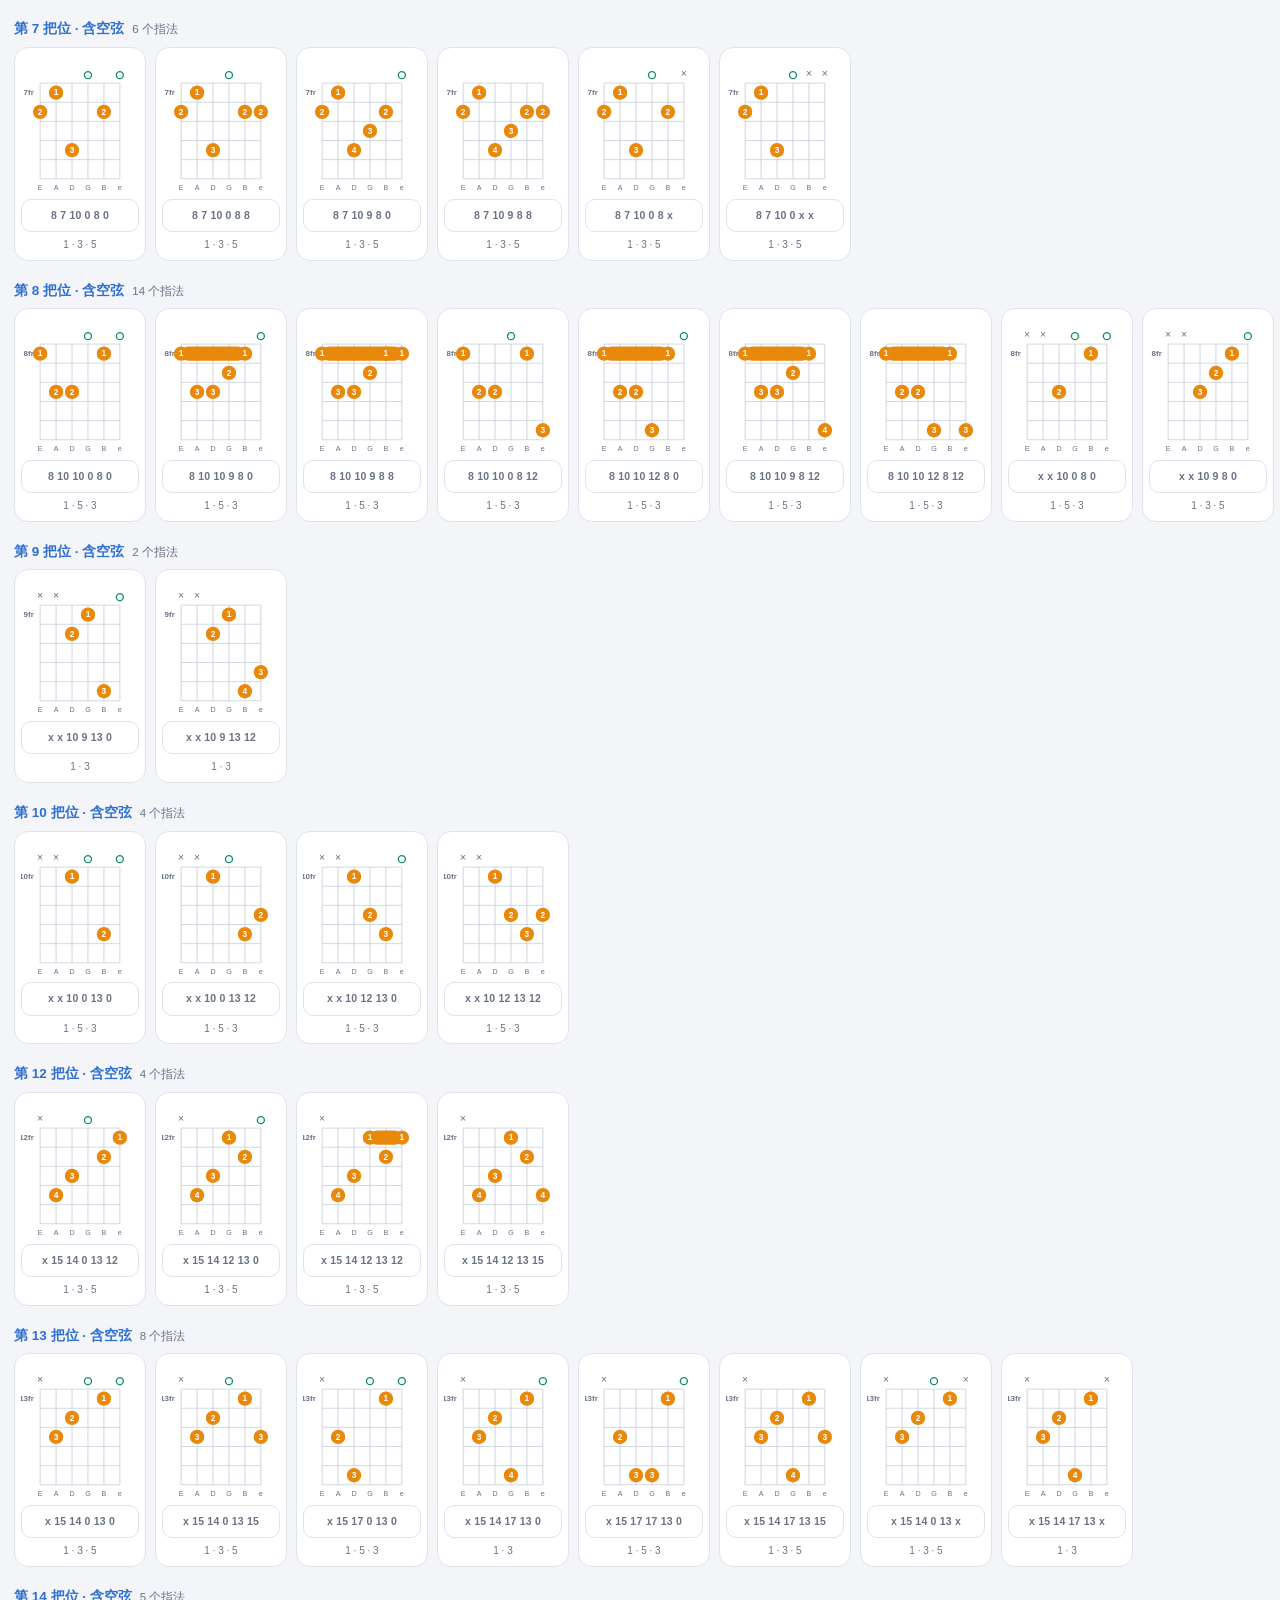
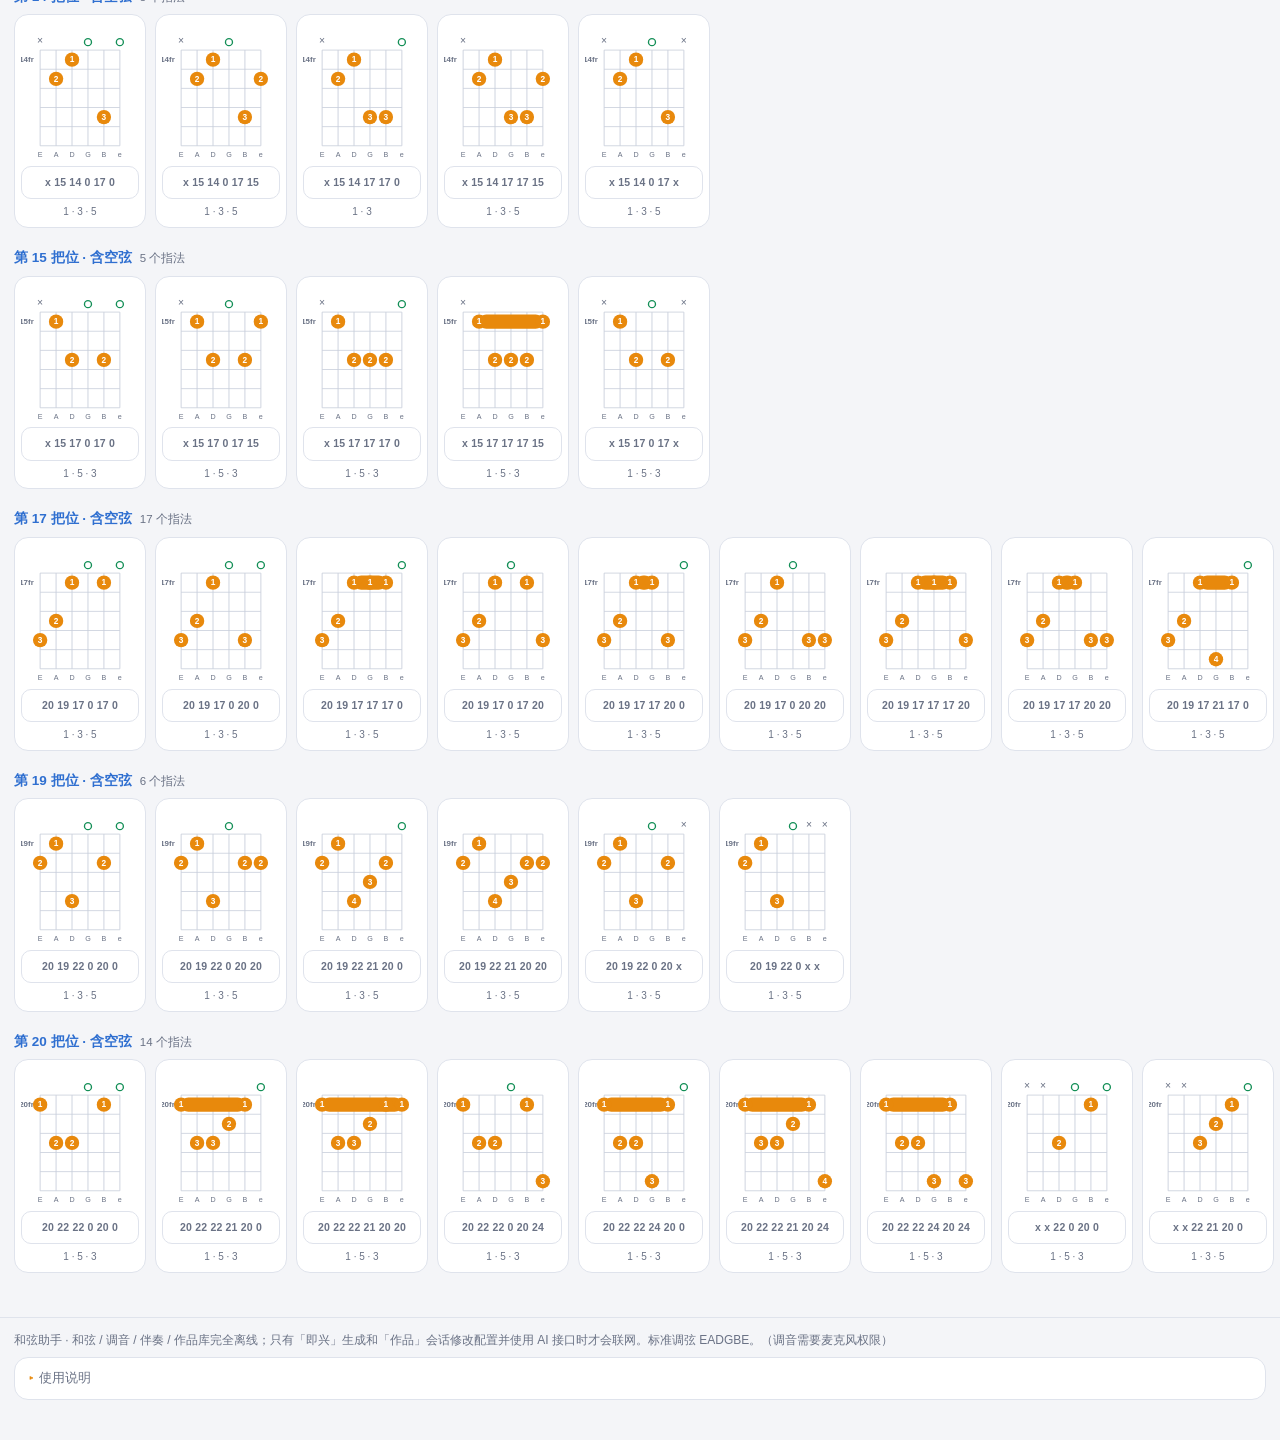
==== commit 115633c4: "feat: v1.3.0 chord helper with AI improv and works Add offline chord/tuner/backing, four-agent impro" ====
--- a/app/src/main/assets/www/index.html
+++ b/app/src/main/assets/www/index.html
@@ -32,6 +32,18 @@
       <h1>和弦助手</h1>
       <p id="subTitle">C 大调 · I 级 · 大三和弦</p>
     </div>
+    <button id="btnTunerOpen" class="ghost-btn" type="button" title="调音 · 音阶" aria-label="调音">
+      <svg viewBox="0 0 24 24" width="18" height="18" aria-hidden="true">
+        <path d="M12 3v10.2M9.4 5.2h5.2M9.4 8.1h5.2M9.4 11h5.2M12 13.2a3.1 3.1 0 003.1-3.1V4.4H8.9v5.7A3.1 3.1 0 0012 13.2zM12 13.2V21"
+          fill="none" stroke="currentColor" stroke-width="1.9" stroke-linecap="round"/>
+      </svg>
+    </button>
+    <button id="btnAppSettings" class="ghost-btn" type="button" title="设置" aria-label="设置">
+      <svg viewBox="0 0 24 24" width="18" height="18" aria-hidden="true">
+        <path d="M12 8.2a3.8 3.8 0 100 7.6 3.8 3.8 0 000-7.6zm8.2 3.6c0-.6-.1-1.2-.2-1.8l2-1.5-2-3.4-2.4 1a7.7 7.7 0 00-3.1-1.8L14.1 2h-4.2l-.4 2.3c-1.2.4-2.2 1-3.1 1.8l-2.4-1-2 3.4 2 1.5a8 8 0 000 3.6l-2 1.5 2 3.4 2.4-1c.9.8 1.9 1.4 3.1 1.8l.4 2.3h4.2l.4-2.3c1.2-.4 2.2-1 3.1-1.8l2.4 1 2-3.4-2-1.5c.1-.6.2-1.2.2-1.8z"
+          fill="currentColor"/>
+      </svg>
+    </button>
     <button id="btnSpell" class="ghost-btn" type="button" title="切换升降号拼写">&#9839;</button>
   </div>
   <div class="chord-headline">
@@ -43,66 +55,524 @@
   </div>
 </header>
 
-<!-- ================= 指板视图（吸顶，首屏可见） ================= -->
-<section class="neck-section" id="neckSection">
-  <div class="neck-toolbar">
-    <button class="round-btn" id="btnSettings" type="button" title="查询条件" aria-label="查询条件">
-      <!-- 用内联 SVG 而不是 ⚙ 字符：老系统字体里没有这个字形，会显示成方框 -->
-      <svg viewBox="0 0 24 24" width="17" height="17" aria-hidden="true">
-        <circle cx="12" cy="12" r="6.6" fill="none" stroke="currentColor" stroke-width="2.2"/>
-        <circle cx="12" cy="12" r="2.5" fill="currentColor"/>
-        <path d="M12 2.8v3M12 18.2v3M2.8 12h3M18.2 12h3M5.5 5.5l2.2 2.2M16.3 16.3l2.2 2.2M18.5 5.5l-2.2 2.2M7.7 16.3l-2.2 2.2"
-              stroke="currentColor" stroke-width="2.2" stroke-linecap="round"/>
-      </svg>
-    </button>
-    <button class="round-btn" id="btnPrev" type="button" title="上一个指法">&#9664;</button>
-    <div class="neck-title">
-      <strong id="voicingLabel">开放把位</strong>
-    </div>
-    <button class="round-btn" id="btnNext" type="button" title="下一个指法">&#9654;</button>
-    <button class="round-btn" id="btnPlay" type="button" title="试听" aria-label="试听">
-      <svg viewBox="0 0 24 24" width="17" height="17" aria-hidden="true">
-        <path d="M4 9.4h3.3L12 5.4v13.2L7.3 14.6H4z" fill="currentColor"/>
-        <path d="M15.4 9.2a4.3 4.3 0 010 5.6M17.9 6.7a7.7 7.7 0 010 10.6"
-              fill="none" stroke="currentColor" stroke-width="2" stroke-linecap="round"/>
-      </svg>
-    </button>
-  </div>
-  <div class="neck-scroll" id="neckScroll">
-    <div id="neckBox"></div>
-  </div>
-  <div class="neck-info" id="neckInfo"></div>
-</section>
-
-<!-- ================= 结果 ================= -->
-<main class="results">
-  <div class="results-head">
-    <strong>全部指法</strong>
-    <span id="resultCount">0 个</span>
-  </div>
-  <div class="chip-row small" id="rangeChips"></div>
-  <div id="results"></div>
-</main>
+<!-- ================= 页签 ================= -->
+<nav class="tabs" id="tabs">
+  <button class="tab on" type="button" data-tab="chord">和弦查询</button>
+  <button class="tab" type="button" data-tab="band">伴奏</button>
+  <button class="tab" type="button" data-tab="improv">即兴</button>
+  <button class="tab" type="button" data-tab="works">作品</button>
+</nav>
+
+<!-- ================= 视图一：和弦 ================= -->
+<div class="view" id="viewChord">
+  <section class="neck-section" id="neckSection">
+    <div class="neck-toolbar">
+      <button class="round-btn" id="btnSettings" type="button" title="查询条件" aria-label="查询条件">
+        <!-- 用内联 SVG 而不是 ⚙ 字符：老系统字体里没有这个字形，会显示成方框 -->
+        <svg viewBox="0 0 24 24" width="17" height="17" aria-hidden="true">
+          <circle cx="12" cy="12" r="6.6" fill="none" stroke="currentColor" stroke-width="2.2"/>
+          <circle cx="12" cy="12" r="2.5" fill="currentColor"/>
+          <path d="M12 2.8v3M12 18.2v3M2.8 12h3M18.2 12h3M5.5 5.5l2.2 2.2M16.3 16.3l2.2 2.2M18.5 5.5l-2.2 2.2M7.7 16.3l-2.2 2.2"
+                stroke="currentColor" stroke-width="2.2" stroke-linecap="round"/>
+        </svg>
+      </button>
+      <button class="round-btn" id="btnPrev" type="button" title="上一个指法">&#9664;</button>
+      <div class="neck-title">
+        <strong id="voicingLabel">开放把位</strong>
+      </div>
+      <button class="round-btn" id="btnNext" type="button" title="下一个指法">&#9654;</button>
+      <button class="round-btn" id="btnPlay" type="button" title="试听" aria-label="试听">
+        <svg viewBox="0 0 24 24" width="17" height="17" aria-hidden="true">
+          <path d="M4 9.4h3.3L12 5.4v13.2L7.3 14.6H4z" fill="currentColor"/>
+          <path d="M15.4 9.2a4.3 4.3 0 010 5.6M17.9 6.7a7.7 7.7 0 010 10.6"
+                fill="none" stroke="currentColor" stroke-width="2" stroke-linecap="round"/>
+        </svg>
+      </button>
+    </div>
+    <div class="neck-scroll" id="neckScroll">
+      <div id="neckBox"></div>
+    </div>
+    <div class="neck-info" id="neckInfo"></div>
+  </section>
+
+  <main class="results">
+    <div class="results-head">
+      <strong>全部指法</strong>
+      <span id="resultCount">0 个</span>
+    </div>
+    <div class="chip-row small" id="rangeChips"></div>
+    <div id="results"></div>
+  </main>
+</div>
+
+<!-- ================= 视图二：调音 · 音阶 ================= -->
+<div class="view" id="viewTuner" hidden>
+  <div class="tuner-dialog-head">
+    <strong>调音 · 音阶</strong>
+    <button class="mini-toggle" id="btnTunerClose" type="button">关闭</button>
+  </div>
+
+  <section class="tuner-panel">
+    <div class="tuner-readout">
+      <div class="note-big" id="tuneNote">--</div>
+      <div class="tuner-meta">
+        <span class="tuner-freq" id="tuneFreq">-- Hz</span>
+        <span class="tuner-deg" id="tuneDegree">--</span>
+        <span class="tuner-str" id="tuneString">--</span>
+      </div>
+      <button class="chip big accent" id="btnMic" type="button">开始收音</button>
+    </div>
+
+    <div class="cents-wrap">
+      <div class="cents-track"><div class="cents-center"></div></div>
+      <div class="cents-needle" id="centsNeedle"></div>
+      <div class="cents-labels"><span>-50</span><span>0</span><span>+50</span></div>
+      <div class="cents-readout" id="tuneCents">-- 音分</div>
+    </div>
+    <p class="tuner-tip" id="tunerTip">
+      点“开始收音”后把手机靠近吉他（或对着麦克风哼一个音），会实时显示音名、频率、
+      音分偏差，以及它在你所选调式里的级数。
+    </p>
+  </section>
+
+  <section class="neck-section plain">
+    <div class="neck-toolbar">
+      <button class="round-btn" id="btnTunerSettings" type="button" title="选择主调与调式" aria-label="选择主调与调式">
+        <svg viewBox="0 0 24 24" width="17" height="17" aria-hidden="true">
+          <circle cx="12" cy="12" r="6.6" fill="none" stroke="currentColor" stroke-width="2.2"/>
+          <circle cx="12" cy="12" r="2.5" fill="currentColor"/>
+          <path d="M12 2.8v3M12 18.2v3M2.8 12h3M18.2 12h3M5.5 5.5l2.2 2.2M16.3 16.3l2.2 2.2M18.5 5.5l-2.2 2.2M7.7 16.3l-2.2 2.2"
+                stroke="currentColor" stroke-width="2.2" stroke-linecap="round"/>
+        </svg>
+      </button>
+      <div class="neck-title">
+        <strong id="scaleTitle">C 大调</strong>
+      </div>
+      <button class="round-btn wide" id="btnScaleLabel" type="button" title="切换标注内容">级数+音名</button>
+    </div>
+    <div class="neck-scroll" id="scaleScroll">
+      <div id="scaleBox"></div>
+    </div>
+    <div class="neck-info" id="scaleInfo"></div>
+  </section>
+
+  <section class="panel scale-desc">
+    <div class="mode-desc" id="modeDesc"></div>
+    <div class="field">
+      <label>七个音（级数 / 音名 / 相对主音的半音）</label>
+      <div class="tones-row" id="tonesRow"></div>
+    </div>
+  </section>
+
+  <section class="panel">
+    <div class="label-row">
+      <label>七种教会调式（点一下切换）</label>
+      <span class="mini-hint" id="modeHint">同一个调式在不同主调上就是整体平移</span>
+    </div>
+    <div class="mode-table" id="modeTable"></div>
+  </section>
+</div>
+
+<!-- ================= 视图三：伴奏（鼓机 + 和弦伴奏） ================= -->
+<div class="view" id="viewBand" hidden>
+
+  <!-- 总控：速度、谁参与、开始/停止 —— 两个子页签共用，保证「拍子一样」 -->
+  <section class="band-head">
+    <!-- 走向预览：紧跟页头的大字和弦，两个子页签都能看到 -->
+    <div class="preview-block">
+      <div class="label-row">
+        <label>走向预览</label>
+        <span class="mini-hint" id="progHint"></span>
+      </div>
+      <div class="prog-preview" id="progPreview"></div>
+    </div>
+    <div class="drum-head">
+      <div class="drum-title">
+        <strong id="bandTitle">伴奏</strong>
+        <span id="bandStatus">鼓机 基础摇滚 · 伴奏 万能和弦</span>
+      </div>
+      <button class="chip big accent" id="btnBandPlay" type="button">开始</button>
+    </div>
+
+    <div class="drum-tempo">
+      <div class="tempo-big"><span id="bpmValue">100</span><em>BPM</em></div>
+      <input type="range" id="bpmRange" min="40" max="240" step="1" value="100" aria-label="速度 BPM">
+      <div class="tempo-btns">
+        <button class="mini-toggle" id="bpmMinus" type="button">-1</button>
+        <button class="mini-toggle" id="bpmPlus" type="button">+1</button>
+        <button class="mini-toggle" id="btnTap" type="button">TAP 点速</button>
+      </div>
+    </div>
+
+    <div class="field">
+      <label>谁参与播放（两个都开就一起响，拍点自动对齐）</label>
+      <div class="chip-row small" id="enableChips"></div>
+    </div>
+
+  </section>
+
+  <section class="panel instance-panel" id="instancePanel">
+    <div class="label-row">
+      <label>伴奏实例</label>
+      <span class="mini-hint" id="instCount"></span>
+    </div>
+    <div class="inst-row">
+      <select id="bandInstanceSelect" class="api-input" aria-label="已保存的伴奏实例"></select>
+      <button class="mini-toggle on" id="btnSaveInstance" type="button">保存当前为实例</button>
+      <button class="mini-toggle del-btn" id="btnDeleteInstance" type="button">删除</button>
+    </div>
+    <p class="api-note">一个实例 = 鼓机（含格子改动）+ 和弦走向 + 节奏型 + 调式 / 速度。保存后在「即兴」页选择它。</p>
+  </section>
+
+  <!-- 子页签 -->
+  <nav class="tabs sub" id="bandTabs">
+    <button class="tab on" type="button" data-sub="drums">鼓机</button>
+    <button class="tab" type="button" data-sub="backing">伴奏</button>
+  </nav>
+
+  <!-- 子页签一：鼓机 -->
+  <div id="subDrums">
+    <section class="drum-panel">
+      <div class="drum-head">
+        <div class="drum-title">
+          <strong id="drumName">基础摇滚</strong>
+          <span id="drumMeta">4/4 · 底鼓 1、3 拍，军鼓 2、4 拍</span>
+        </div>
+      </div>
+      <div class="field">
+        <label>摇摆（把反拍八分往后推，布鲁斯/爵士用）</label>
+        <div class="chip-row small" id="swingChips"></div>
+      </div>
+      <div class="field">
+        <label>鼓组音量</label>
+        <div class="drum-vol">
+          <input type="range" id="drumVol" min="0" max="100" step="5" value="80" aria-label="鼓组音量">
+          <span id="drumVolValue">80%</span>
+        </div>
+      </div>
+    </section>
+
+    <section class="neck-section plain">
+      <div class="neck-toolbar">
+        <button class="round-btn" id="btnDrumReset" type="button" title="恢复这个节奏的原样">&#8635;</button>
+        <div class="neck-title">
+          <strong id="drumGridTitle">节奏格子（点格子可自己改）</strong>
+        </div>
+        <button class="round-btn wide" id="btnDrumClear" type="button">清空</button>
+      </div>
+      <div class="step-scroll" id="stepScroll">
+        <div id="stepGrid"></div>
+      </div>
+      <div class="neck-info" id="drumGridInfo">每格 = 十六分音符；蓝点是该鼓件的敲击位置</div>
+    </section>
+
+    <section class="panel">
+      <div class="label-row">
+        <label>常见节奏（点一下切换）</label>
+        <span class="mini-hint">切页签也会继续响，练和弦转换很方便</span>
+      </div>
+      <div class="pattern-table" id="patternTable"></div>
+    </section>
+  </div>
+
+  <!-- 子页签二：和弦伴奏 -->
+  <div id="subBacking" hidden>
+    <section class="panel">
+      <div class="label-row">
+        <label>调式（决定走向里每个级数是什么和弦）</label>
+        <button class="mini-toggle" id="btnBackingKey" type="button">改调式</button>
+      </div>
+      <div class="key-line" id="backingKeyLine">C 大调</div>
+    </section>
+
+    <section class="panel">
+      <div class="label-row">
+        <label>和弦走向（点一下切换）</label>
+        <button class="mini-toggle on" id="btnNewProg" type="button">新建和弦走向</button>
+      </div>
+      <div class="prog-table" id="progTable"></div>
+    </section>
+
+    <section class="panel" id="progEditor" hidden>
+      <div class="label-row">
+        <label id="progEditorTitle">编辑和弦走向</label>
+        <button class="mini-toggle" id="btnAddChord" type="button">+ 加和弦</button>
+      </div>
+      <div class="edit-rows" id="progRows"></div>
+      <div class="edit-actions">
+        <button class="chip on" id="btnProgSave" type="button">保存并启用</button>
+        <button class="chip" id="btnProgCancel" type="button">取消</button>
+      </div>
+    </section>
+
+    <section class="panel">
+      <div class="label-row">
+        <label>节奏型（分解 / 扫弦）</label>
+        <button class="mini-toggle on" id="btnNewRhythm" type="button">新建节奏型</button>
+      </div>
+      <div class="rhythm-table" id="rhythmTable"></div>
+    </section>
+
+    <section class="panel" id="rhythmEditor" hidden>
+      <div class="label-row">
+        <label id="rhythmEditorTitle">编辑节奏型</label>
+        <button class="mini-toggle" id="btnRhythmType" type="button">分解</button>
+      </div>
+      <div class="field">
+        <label>几拍</label>
+        <div class="chip-row small" id="reBeats"></div>
+      </div>
+      <div class="field">
+        <label>每一拍几个格子（2 = 八分，4 = 十六分）</label>
+        <div class="chip-row small" id="rePerBeat"></div>
+      </div>
+      <div class="field">
+        <label id="reSeqLabel">每个格子弹什么（点一下循环：根音 → 各弦 → 休止）</label>
+        <div class="edit-seq" id="reSeq"></div>
+      </div>
+      <div class="edit-actions">
+        <button class="chip on" id="btnRhythmSave" type="button">保存并启用</button>
+        <button class="chip" id="btnRhythmCancel" type="button">取消</button>
+      </div>
+    </section>
+
+
+  </div>
+
+</div>
+
+<div class="view" id="viewImprov" hidden>
+
+  <section class="panel improv-hero">
+    <div class="label-row">
+      <label>即兴</label>
+      <span class="mini-hint" id="improvHint">选择一个伴奏实例</span>
+    </div>
+    <div class="solo-mode-row">
+      <div class="mode-banner local" id="modeBanner">当前：本地 solo（未配置 API）</div>
+    </div>
+
+    <div class="field">
+      <label>提示词（可选）</label>
+      <textarea id="improvPrompt" class="api-input prompt-input" rows="3"
+        placeholder="例如：帮我生成一段solo，生成一段凄凉的秋天有个老人扫落叶的场景"></textarea>
+      <div class="mini-hint">填了提示词会先推荐鼓、节奏型、走向和 5 个速度；不填则按当前实例的和弦走向生成。</div>
+    </div>
+
+    <div class="panel rec-panel" id="recPanel" hidden>
+      <div class="label-row">
+        <label>推荐结果</label>
+        <span class="mini-hint" id="recSource"></span>
+      </div>
+      <div class="rec-summary" id="recSummary"></div>
+      <div class="rec-choice-grid">
+        <label>鼓机<select id="recDrumSelect" class="api-input" aria-label="选择鼓机"></select></label>
+        <label>节奏型<select id="recRhythmSelect" class="api-input" aria-label="选择节奏型"></select></label>
+        <label>和弦走向<select id="recProgressionSelect" class="api-input" aria-label="选择和弦走向"></select></label>
+      </div>
+      <div class="rec-bpm-title">速度（可直接输入 40–240 BPM）</div>
+      <div class="rec-speed-row">
+        <input id="recBpmInput" class="api-input rec-bpm-input" type="number" min="40" max="240"
+          step="1" inputmode="numeric" placeholder="输入 BPM" aria-label="速度 BPM">
+        <button class="mini-toggle" id="btnUseRecBpm" type="button">推荐速度 <b id="recBpmBest">--</b> BPM</button>
+      </div>
+      <div class="mini-hint">快捷选择：</div>
+      <div class="chip-row small wrap" id="recBpmRow"></div>
+      <div class="edit-actions rec-actions">
+        <button class="chip on" id="btnRecGenerate" type="button" disabled>用这些选择生成</button>
+      </div>
+      <div class="mini-hint" id="recReason"></div>
+    </div>
+
+    <div class="field">
+      <label>伴奏实例（鼓机 + 和弦走向 + 节奏型）</label>
+      <div class="inst-row">
+        <input id="instanceSearch" class="api-input inst-search" type="search"
+          placeholder="搜索实例：名字 / 走向 / 调式 / 速度…" aria-label="搜索伴奏实例">
+        <select id="instanceSelect" class="api-input" aria-label="伴奏实例"></select>
+        <button class="mini-toggle" id="btnInstNew" type="button">用当前伴奏新建</button>
+        <button class="mini-toggle del-btn" id="btnInstDelete" type="button">删除</button>
+      </div>
+      <div class="mini-hint" id="instanceInfo">还没有实例：先到「伴奏」页配置好鼓机/走向/节奏型，再点“用当前伴奏新建”。</div>
+    </div>
+
+    <div class="select-row">
+      <label>音乐风格<select id="styleSelect" class="api-input" aria-label="音乐风格"></select></label>
+      <label>长度<select id="lengthSelect" class="api-input" aria-label="即兴长度"></select></label>
+      <label>旋律音色<select id="toneSelect" class="api-input" aria-label="旋律音色"></select></label>
+      <button class="mini-toggle tone-preview" id="btnTonePreview" type="button"
+        title="用当前音色弹一小段，听钢弦/尼龙/电吉他/过载/失真/爵士的区别">试听音色</button>
+    </div>
+
+    <div class="field">
+      <label>离调 Bias <b id="biasValue">40</b> / 100（越大越脱离主调）</label>
+      <input type="range" id="biasRange" min="0" max="100" step="5" value="40" aria-label="离调 Bias">
+    </div>
+
+    <div class="field">
+      <label>音域 Bias <b id="rangeBiasValue">0.50</b> / 1（0≈一个八度，1≈两个八度）</label>
+      <input type="range" id="rangeBiasRange" min="0" max="1" step="0.05" value="0.5"
+        aria-label="音域 Bias">
+    </div>
+
+    <div class="mix-row">
+      <label>鼓 <b id="mixDrumsValue">80%</b>
+        <input type="range" id="mixDrums" min="0" max="120" step="5" value="80" aria-label="鼓音量">
+      </label>
+      <label>伴奏 <b id="mixBackingValue">100%</b>
+        <input type="range" id="mixBacking" min="0" max="120" step="5" value="100" aria-label="伴奏音量">
+      </label>
+      <label>solo <b id="mixSoloValue">120%</b>
+        <input type="range" id="mixSolo" min="0" max="220" step="10" value="120" aria-label="solo 音量">
+      </label>
+    </div>
+
+    <div class="edit-actions wrap-actions improv-main-actions">
+      <button class="chip on" id="btnImprovGen" type="button">生成</button>
+      <button class="chip" id="btnSaveScore" type="button" disabled>保存</button>
+    </div>
+    <div class="improv-msg" id="improvMsg"></div>
+  </section>
+
+  <section class="panel" id="queuePanel">
+    <div class="label-row">
+      <label>任务队列</label>
+      <span class="mini-hint" id="queueInfo">空闲</span>
+    </div>
+    <div class="queue-list" id="queueList"></div>
+    <div class="queue-live" id="queueLive" hidden>
+      <div class="queue-live-head">
+        <strong id="queueLiveTitle">--</strong>
+        <span class="mini-hint" id="queueLiveStatus">--</span>
+      </div>
+      <div class="label-row">
+        <label>思考过程（流式）</label>
+        <span class="mini-hint" id="queueStreamHint"></span>
+      </div>
+      <pre class="queue-stream" id="queueStream"></pre>
+      <div class="agent-log" id="agentLog" hidden></div>
+      <div class="edit-actions">
+        <button class="mini-toggle" id="btnQueueClear" type="button">清空已完成</button>
+      </div>
+    </div>
+  </section>
+
+  <section class="panel" id="scorePanel">
+    <div class="label-row">
+      <label>简谱</label>
+      <span class="mini-hint" id="scoreMeta">还没有内容</span>
+    </div>
+    <div class="score-wait" id="scoreWaiting" hidden>任务运行中，完成后会在这里显示新的简谱…</div>
+    <div class="now-note" id="nowNote">停止 · 播放时这里会显示当前音与小节</div>
+    <div class="mini-hint score-legend">每两格一拍，浅/深底色交替；数字上方的点 = 高八度，下方的点 = 低八度；— = 延音（连音）。</div>
+    <div class="score-scroll" id="scoreScroll">
+      <div class="score-view" id="scoreView"></div>
+    </div>
+  </section>
+
+  <section class="panel" id="guitarPanel">
+    <div class="label-row">
+      <label>双吉他</label>
+      <span class="mini-hint" id="guitarHint">左边旋律 · 右边节奏和弦</span>
+    </div>
+    <div class="dual-neck">
+      <div class="neck-card">
+        <div class="neck-card-head">
+          <span>旋律吉他</span>
+          <span class="mini-hint" id="melodyShape">--</span>
+        </div>
+        <div class="mini-neck" id="melodyNeck"></div>
+        <label class="neck-select">指型
+          <select id="shapeSelect" class="api-input" aria-label="旋律吉他指型"></select>
+        </label>
+        <div class="shape-warn" id="shapeWarn" hidden></div>
+        <div class="used-notes" id="melodyUsed">用到的音：--</div>
+      </div>
+      <div class="neck-card">
+        <div class="neck-card-head">
+          <span>节奏吉他</span>
+          <span class="mini-hint" id="rhythmChord">--</span>
+        </div>
+        <div class="mini-neck" id="rhythmNeck"></div>
+        <label class="neck-select">把位
+          <select id="registerSelect" class="api-input" aria-label="节奏吉他把位">
+            <option value="low">低把位</option>
+            <option value="mid">中把位</option>
+            <option value="high">高把位</option>
+          </select>
+        </label>
+      </div>
+    </div>
+  </section>
+
+  <details class="advanced improv-tools">
+    <summary>工具（图片识别 / 配和弦 / 六线谱）</summary>
+    <div class="tool-body">
+      <div class="edit-actions wrap-actions">
+        <button class="chip" id="btnPickImage" type="button">上传简谱图片识别</button>
+        <input type="file" id="scoreImage" accept="image/*" hidden>
+        <button class="chip" id="btnSuggestChords" type="button" disabled>根据简谱配和弦</button>
+        <button class="chip" id="btnScoreToTab" type="button" disabled>生成六线谱</button>
+      </div>
+      <div class="chord-suggest" id="chordSuggest" hidden></div>
+      <details class="advanced" id="textImportPanel">
+        <summary>文本导入简谱（没有多模态模型时用这个）</summary>
+        <textarea id="scoreText" class="api-input" rows="7" spellcheck="false"
+          placeholder="title=我的谱&#10;key=C&#10;mode=major&#10;bpm=100&#10;C | 5 3 2 3 1 3 2 3&#10;G | 6 5 3 2 1 2 3 -"></textarea>
+        <div class="edit-actions">
+          <button class="chip" id="btnTextImport" type="button">导入</button>
+        </div>
+      </details>
+      <pre class="tab-pre" id="tabPreview" hidden></pre>
+    </div>
+  </details>
+</div>
+
+<!-- ================= 视图：我的作品 ================= -->
+<div class="view" id="viewWorks" hidden>
+  <section class="panel works-panel">
+    <div class="label-row">
+      <label>我的作品</label>
+      <span class="mini-hint" id="libCount"></span>
+    </div>
+    <div class="chip-row small" id="libTabs">
+      <button class="chip sm on" type="button" data-lib="craft">作品库</button>
+      <button class="chip sm" type="button" data-lib="jianpu">简谱库</button>
+      <button class="chip sm" type="button" data-lib="tablature">六线谱库</button>
+    </div>
+    <div class="lib-box" id="craftLib"></div>
+    <div class="lib-box" id="jianpuLib" hidden></div>
+    <div class="lib-box" id="tabLib" hidden></div>
+  </section>
+</div>
 
 <footer class="app-footer">
-  <p>和弦助手 · 本地离线运行，无需联网。标准调弦 EADGBE。</p>
+  <p>和弦助手 · 和弦 / 调音 / 伴奏 / 作品库完全离线；只有「即兴」生成和「作品」会话修改配置并使用 AI 接口时才会联网。标准调弦 EADGBE。（调音需要麦克风权限）</p>
   <details class="advanced">
     <summary>使用说明</summary>
     <ol class="help">
-      <li>点顶部 <b>&#9881;</b> 打开查询条件：先选<b>主调</b>，再选<b>级数</b>（可加升降号），最后选<b>和弦属性</b>。</li>
+      <li><b>和弦查询</b>：点顶部 <b>&#9881;</b> 打开条件面板，先选<b>主调</b>、再选<b>级数</b>（可加升降号），最后选<b>和弦属性</b>。</li>
       <li>“调内和弦”一排是当前调的自然和弦，点一下直接查询。</li>
       <li>指板默认 24 品，可在条件面板里调整；点任意指法卡片可以在指板上高亮该指法。</li>
       <li><b>&#9664; / &#9654;</b> 在全部指法之间切换，<b>&#9834;</b> 试听当前指法（扫弦）。</li>
+      <li><b>调音 · 音阶</b>：点右上角、设置左边的调音按钮，以 dialog 打开；先选主调与调式（点 <b>&#9881;</b>），再点“开始收音”；右上角「关闭」退出并释放麦克风。</li>
+      <li><b>伴奏</b>：上面选速度（也可以 TAP 点速），下面两个子页签——<b>鼓机</b>（节奏 + 自己点格子）和<b>伴奏</b>（调式、63 条和弦走向、节奏型；可搜情绪/标签/和弦）。两个都启用就会一起响，拍点自动对齐。</li>
+      <li><b>伴奏实例</b>：在伴奏页把「鼓机（含格子改动）+ 和弦走向 + 节奏型 + 调式/速度」保存成实例；即兴页可以输入名字/走向/调式搜索，再选择作为素材。</li>
+      <li><b>即兴（顶部独立页签）</b>：可以填一个场景提示词（例如“凄凉的秋天，一个老人扫落叶”）。填了会先让推荐 agent 给出鼓、节奏型、和弦走向、1 个推荐速度和 Top5 备选；速度可以点选或直接输入，改完点 <b>用这些选择生成</b> 才生成；不填就按当前伴奏实例生成。页面主操作只有 <b>生成</b> 和 <b>保存</b>。风格 7 种、音色 6 种、长度 1–3 loop、离调 Bias、音域 Bias、三路音量；播放时双指板显示音名和当前音。</li>
+      <li><b>设置</b>：点右上角齿轮，填写厂商 / 模型 / API Key，并选择浅色、深色或跟随系统主题。Key 只保存在本机。</li>
+      <li><b>作品</b>：即兴右边的顶部页签。一个作品（craft）包含提示词、推荐、你选的速度、伴奏实例（鼓/节奏型/走向）、简谱和后续修改会话；点作品进入独立详情页，左上角 <b>← 返回作品库</b>。旧简谱库和六线谱库也在「作品」里。</li>
+      <li><b>作品详情</b>：显示提示词、推荐与选择、和弦图/节奏预览、双吉他指板、三声部音量、分页版本表格和简谱；底部可以继续对话，例如“第二小节轻一点”，修改结果、版本和会话都会写回 SQLite。</li>
       <li>谱记法：x = 闷弦，0 = 空弦，数字 = 品位；圆点里的数字是建议指法（1=食指 … 4=小指）。</li>
+      <li>AI 接口：点右上角「设置」，在弹窗里选厂商、填模型与自己的 Key，点「测试连接」。Key 只保存在本机；DeepSeek 聊天模型不支持图片识别，图片请用多模态模型或文本导入。</li>
     </ol>
   </details>
 </footer>
 
-<!-- ================= 查询条件面板（底部抽屉） ================= -->
+<!-- ================= 条件面板（底部抽屉） ================= -->
 <div class="backdrop" id="backdrop"></div>
 <div class="sheet" id="sheet">
   <div class="sheet-head">
-    <strong>查询条件</strong>
+    <strong id="sheetTitle">查询条件</strong>
     <button class="mini-toggle on" id="sheetDone" type="button">完成</button>
   </div>
   <div class="sheet-body">
@@ -113,9 +583,8 @@
     </div>
 
     <div class="field">
-      <label>音阶 / 级数（级数决定和弦根音）</label>
+      <label>音阶 / 调式（决定级数对应的音，也决定调音时的级数标注）</label>
       <div class="chip-row small" id="scaleChips"></div>
-      <div class="chip-row" id="degreeChips"></div>
       <div class="seg" id="accChips">
         <button type="button" data-acc="-1">&#9837; 降</button>
         <button type="button" data-acc="0" class="on">&#9838; 本音</button>
@@ -123,7 +592,12 @@
       </div>
     </div>
 
-    <div class="field">
+    <div class="field" id="degreeField">
+      <label>级数（和弦根音 = 主调音阶的第几级）</label>
+      <div class="chip-row" id="degreeChips"></div>
+    </div>
+
+    <div class="field" id="diatonicField">
       <div class="label-row">
         <label>调内和弦（点一下直接查）</label>
         <button class="mini-toggle" id="btnDiatonic7" type="button">七和弦</button>
@@ -131,7 +605,7 @@
       <div class="chip-row wrap" id="diatonicRow"></div>
     </div>
 
-    <div class="field">
+    <div class="field" id="qualityField">
       <label>和弦属性</label>
       <div id="qualityGroups"></div>
     </div>
@@ -157,6 +631,10 @@
       <div class="field">
         <label>和弦图标注</label>
         <div class="chip-row small" id="labelChips"></div>
+      </div>
+      <div class="field">
+        <label>调音基准音 A4（一般用 440）</label>
+        <div class="chip-row small" id="a4Chips"></div>
       </div>
       <div class="switch-list">
         <label class="switch"><input type="checkbox" id="chkBassRoot" checked><span>低音必须是根音（关闭可看转位）</span></label>
@@ -168,10 +646,209 @@
   </div>
 </div>
 
+<!-- ================= 页面：作品详情 ================= -->
+<div class="view" id="viewCraft" hidden>
+  <div class="craft-topbar">
+    <button class="mini-toggle craft-back-btn" id="btnCraftBack" type="button">← 返回作品库</button>
+    <span class="craft-topbar-title">作品详情</span>
+  </div>
+  <section class="panel craft-hero">
+    <div class="label-row">
+      <span class="mini-hint" id="craftMeta"></span>
+    </div>
+    <h2 class="craft-title" id="craftTitle">作品</h2>
+    <div class="craft-prompt" id="craftPrompt"></div>
+    <div class="edit-actions">
+      <button class="chip on" id="btnCraftPlay" type="button">播放作品</button>
+      <button class="chip" id="btnCraftStop" type="button">停止</button>
+    </div>
+    <div class="mix-row craft-mix">
+      <label>鼓 <b id="craftMixDrumsValue">80%</b>
+        <input type="range" id="craftMixDrums" min="0" max="120" step="5" value="80" aria-label="作品鼓音量">
+      </label>
+      <label>伴奏 <b id="craftMixBackingValue">100%</b>
+        <input type="range" id="craftMixBacking" min="0" max="120" step="5" value="100" aria-label="作品伴奏音量">
+      </label>
+      <label>solo <b id="craftMixSoloValue">120%</b>
+        <input type="range" id="craftMixSolo" min="0" max="220" step="10" value="120" aria-label="作品 solo 音量">
+      </label>
+    </div>
+  </section>
+
+  <section class="panel">
+    <div class="label-row">
+      <label>伴奏预览</label>
+      <span class="mini-hint" id="craftBandMeta"></span>
+    </div>
+    <div class="craft-band-preview" id="craftBandPreview"></div>
+  </section>
+
+  <section class="panel">
+    <div class="label-row">
+      <label>双吉他</label>
+      <span class="mini-hint" id="craftGuitarHint">左边旋律 · 右边节奏和弦</span>
+    </div>
+    <div class="dual-neck">
+      <div class="neck-card">
+        <div class="neck-card-head">
+          <span>旋律吉他</span>
+          <span class="mini-hint" id="craftMelodyShape">--</span>
+        </div>
+        <div class="mini-neck" id="craftMelodyNeck"></div>
+        <label class="neck-select">指型
+          <select id="craftShapeSelect" class="api-input" aria-label="作品旋律指型"></select>
+        </label>
+        <div class="shape-warn" id="craftShapeWarn" hidden></div>
+        <div class="used-notes" id="craftMelodyUsed">用到的音：--</div>
+      </div>
+      <div class="neck-card">
+        <div class="neck-card-head">
+          <span>节奏吉他</span>
+          <span class="mini-hint" id="craftRhythmChord">--</span>
+        </div>
+        <div class="mini-neck" id="craftRhythmNeck"></div>
+        <label class="neck-select">把位
+          <select id="craftRegisterSelect" class="api-input" aria-label="作品节奏吉他把位">
+            <option value="low">低把位</option>
+            <option value="mid">中把位</option>
+            <option value="high">高把位</option>
+          </select>
+        </label>
+      </div>
+    </div>
+  </section>
+
+  <section class="panel">
+    <div class="label-row">
+      <label>推荐与选择</label>
+      <span class="mini-hint" id="craftRecSource"></span>
+    </div>
+    <div class="rec-summary" id="craftRec"></div>
+  </section>
+
+  <section class="panel">
+    <div class="label-row">
+      <label>版本记录</label>
+      <span class="mini-hint" id="craftVersionHint"></span>
+    </div>
+    <div class="craft-versions" id="craftVersions"></div>
+  </section>
+
+  <section class="panel">
+    <div class="label-row craft-score-head">
+      <label id="craftScoreLabel">简谱</label>
+      <span class="mini-hint" id="craftScoreMeta"></span>
+    </div>
+    <div class="mini-hint score-legend">每两格一拍，浅/深底色交替；数字上方的点 = 高八度，下方的点 = 低八度；— = 延音（连音）。</div>
+    <div class="score-scroll">
+      <div class="score-view" id="craftScore"></div>
+    </div>
+  </section>
+
+  <section class="panel">
+    <div class="label-row">
+      <label>继续修改</label>
+      <span class="mini-hint">对话和每次结果都会保存在这个作品里</span>
+    </div>
+    <div class="craft-messages" id="craftMessages"></div>
+    <textarea id="craftChatInput" class="api-input prompt-input" rows="3"
+      placeholder="例如：第二小节太密了，帮我留一点呼吸；结尾落回主音"></textarea>
+    <div class="edit-actions">
+      <button class="chip on" id="btnCraftSend" type="button">发送修改</button>
+    </div>
+    <div class="improv-msg" id="craftChatMsg"></div>
+  </section>
+</div>
+
+<!-- ================= 弹窗：设置 / 实例名称 ================= -->
+<div class="dialog-backdrop" id="apiDialog" hidden>
+  <div class="dialog" role="dialog" aria-modal="true" aria-labelledby="apiDialogTitle">
+    <div class="dialog-head">
+      <strong id="apiDialogTitle">设置</strong>
+      <button class="mini-toggle" id="apiDialogClose" type="button" aria-label="关闭">×</button>
+    </div>
+    <div class="dialog-body">
+      <div class="api-grid">
+        <label>厂商<select id="llmVendor" class="api-input" aria-label="厂商"></select></label>
+        <label>Base URL<input id="llmBase" class="api-input" type="text" placeholder="https://api.deepseek.com" autocomplete="off" autocapitalize="off" spellcheck="false"></label>
+        <label>模型<input id="llmModel" class="api-input" type="text" placeholder="deepseek-chat" autocomplete="off" autocapitalize="off" spellcheck="false"></label>
+        <label>API Key<input id="llmKey" class="api-input" type="password" placeholder="sk-…" autocomplete="off" autocapitalize="off" spellcheck="false"></label>
+      </div>
+      <div class="edit-actions">
+        <button class="chip" id="btnLlmTest" type="button">测试连接</button>
+        <button class="chip on" id="btnLlmSave" type="button">保存并关闭</button>
+      </div>
+      <div class="mini-hint" id="apiState">未配置</div>
+      <div class="api-section">
+        <label>外观主题
+          <select id="themeSelect" class="api-input" aria-label="外观主题">
+            <option value="auto">跟随系统</option>
+            <option value="light">浅色</option>
+            <option value="dark">深色</option>
+          </select>
+        </label>
+      </div>
+      <p class="api-note" id="llmHint">
+        只写在本机（安卓 SQLite / 浏览器 localStorage）。地址请用 https。
+        图片识别需要多模态模型（DeepSeek 聊天模型不支持图片，请用文本导入）。
+      </p>
+    </div>
+  </div>
+</div>
+
+<div class="dialog-backdrop" id="instDialog" hidden>
+  <div class="dialog" role="dialog" aria-modal="true">
+    <div class="dialog-head">
+      <strong>保存伴奏实例</strong>
+      <button class="mini-toggle" id="instDialogClose" type="button" aria-label="关闭">×</button>
+    </div>
+    <div class="dialog-body">
+      <label class="dialog-label">名称
+        <input id="instName" class="api-input" type="text" maxlength="40" placeholder="例如：我的 12 小节布鲁斯">
+      </label>
+      <p class="api-note">实例会保存当前鼓机格子、和弦走向、节奏型、调式与速度；之后在「即兴」页选择它。</p>
+      <div class="edit-actions">
+        <button class="chip on" id="btnInstSave" type="button">保存</button>
+        <button class="chip" id="btnInstCancel" type="button">取消</button>
+      </div>
+    </div>
+  </div>
+</div>
+
 <script src="js/music.js"></script>
 <script src="js/chord.js"></script>
 <script src="js/render.js"></script>
 <script src="js/audio.js"></script>
+<script src="js/pitch.js"></script>
+<script src="js/tuner.js"></script>
+<script src="js/patterns.js"></script>
+<script src="js/transport.js"></script>
+<script src="js/voices.js"></script>
+<script src="js/drums.js"></script>
+<script src="js/backing.js"></script>
+<script src="js/store.js"></script>
+<script src="js/pager.js"></script>
+<script src="js/llm.js"></script>
+<script src="js/agentqueue.js"></script>
+<script src="js/band.js"></script>
+<script src="js/drumsui.js"></script>
+<script src="js/bandui.js"></script>
+<script src="js/backingui.js"></script>
+<script src="js/instances.js"></script>
+<script src="js/crafts.js"></script>
+<script src="js/improv.js"></script>
+<script src="js/improvui.js"></script>
+<script src="js/craftui.js"></script>
 <script src="js/app.js"></script>
+<!-- ================= 迷你播放条（播放鼓机时出现） ================= -->
+<div class="mini-player" id="miniPlayer" hidden>
+  <span class="mp-dot" id="mpDot"></span>
+  <span class="mp-chord" id="mpChord">--</span>
+  <span class="mp-solo" id="mpSolo" hidden>SOLO</span>
+  <span class="mp-text" id="mpText">伴奏 · 100 BPM</span>
+  <button class="mini-toggle" id="mpOpen" type="button">打开伴奏</button>
+  <button class="mini-toggle on" id="mpStop" type="button">停止</button>
+</div>
+
 </body>
 </html>
--- a/app/src/main/assets/www/css/style.css
+++ b/app/src/main/assets/www/css/style.css
@@ -17,6 +17,8 @@
   --good: #6ee7a8;
   --grid: #2c3444;
   --wood: #1b1a17;
+  --beat-a: #1a1f29;
+  --beat-b: #222b3a;
   --shadow: 0 6px 18px rgba(0, 0, 0, .35);
   --radius: 14px;
 }
@@ -36,8 +38,48 @@
     --good: #148f57;
     --grid: #c8cedb;
     --wood: #efe7dc;
+    --beat-a: #eef2fa;
+    --beat-b: #e2e9f6;
     --shadow: 0 6px 18px rgba(20, 30, 60, .10);
   }
+}
+
+/* 用户显式选择主题时覆盖系统偏好；data-theme 为空表示跟随系统 */
+:root[data-theme="light"] {
+  --bg: #f4f5f8;
+  --bg-soft: #ffffff;
+  --panel: #ffffff;
+  --panel-2: #f0f2f7;
+  --line: #dfe3ec;
+  --text: #171a21;
+  --muted: #6a7285;
+  --accent: #e8890c;
+  --accent-ink: #ffffff;
+  --accent-2: #2f6fd0;
+  --good: #148f57;
+  --grid: #c8cedb;
+  --wood: #efe7dc;
+  --beat-a: #eef2fa;
+  --beat-b: #e2e9f6;
+  --shadow: 0 6px 18px rgba(20, 30, 60, .10);
+}
+:root[data-theme="dark"] {
+  --bg: #0f1115;
+  --bg-soft: #151922;
+  --panel: #171b24;
+  --panel-2: #1d222d;
+  --line: #262c38;
+  --text: #e7eaf0;
+  --muted: #8d96a8;
+  --accent: #ffb454;
+  --accent-ink: #241a08;
+  --accent-2: #6ea8fe;
+  --good: #6ee7a8;
+  --grid: #2c3444;
+  --wood: #1b1a17;
+  --beat-a: #1a1f29;
+  --beat-b: #222b3a;
+  --shadow: 0 6px 18px rgba(0, 0, 0, .35);
 }
 
 * { box-sizing: border-box; -webkit-tap-highlight-color: transparent; }
@@ -86,7 +128,7 @@
 
 .brand-text { flex: 1; min-width: 0; }
 .brand h1 { margin: 0; font-size: 16px; font-weight: 650; letter-spacing: .5px; }
-.brand p { margin: 1px 0 0; font-size: 12px; color: var(--muted); }
+.brand p { margin: 1px 0 0; font-size: 12px; color: var(--muted); white-space: nowrap; overflow: hidden; text-overflow: ellipsis; }
 
 .ghost-btn {
   background: var(--panel-2);
@@ -114,6 +156,208 @@
 .roman { font-size: 15px; font-weight: 650; color: var(--text); }
 .notes { font-size: 12.5px; color: var(--muted); }
 
+/* ------------------------------- 页签 ------------------------------- */
+.tabs {
+  display: flex;
+  gap: 6px;
+  padding: 8px 14px;
+  background: var(--bg);
+  border-bottom: 1px solid var(--line);
+  position: sticky;
+  top: 0;
+  z-index: 6;
+}
+.tab {
+  flex: 1 1 0;
+  padding: 8px 10px;
+  border-radius: 10px;
+  background: var(--panel);
+  border: 1px solid var(--line);
+  color: var(--muted);
+  font-size: 13.5px;
+  font-weight: 600;
+}
+.tab.on { background: var(--accent); border-color: var(--accent); color: var(--accent-ink); }
+@media (max-width: 420px) {
+  /* 四个顶部页签要在一行放下，否则页头变高会把指板顶到抽屉下面 */
+  .tabs .tab { padding: 8px 4px; font-size: 12.5px; white-space: nowrap; }
+}
+
+.view[hidden] { display: none; }
+
+/* 和弦视图里的指板吸顶时要给页签让位 */
+#viewChord .neck-section { top: 47px; }
+.neck-section.plain { position: static; box-shadow: none; }
+
+/* ------------------------------- 调音板块 ------------------------------- */
+body.tuner-dialog #tabs,
+body.tuner-dialog .app-footer,
+body.tuner-dialog #miniPlayer { display: none; }
+body.tuner-dialog { overflow: hidden; }
+body.tuner-dialog #viewTuner {
+  position: fixed;
+  inset: 0;
+  z-index: 120;
+  overflow-y: auto;
+  -webkit-overflow-scrolling: touch;
+  background: var(--bg);
+  padding: 0 12px 90px;
+}
+.tuner-dialog-head {
+  position: sticky;
+  top: 0;
+  z-index: 2;
+  display: flex;
+  align-items: center;
+  justify-content: space-between;
+  padding: 10px 2px;
+  margin-bottom: 2px;
+  background: var(--bg);
+  border-bottom: 1px solid var(--line);
+}
+.tuner-dialog-head strong { font-size: 15px; }
+@media (min-width: 760px) {
+  body.tuner-dialog #viewTuner { padding-left: max(12px, calc((100vw - 760px) / 2)); padding-right: max(12px, calc((100vw - 760px) / 2)); }
+}
+.tuner-panel {
+  padding: 14px 14px 4px;
+  background: var(--bg);
+}
+
+.tuner-readout {
+  display: flex;
+  align-items: center;
+  gap: 12px;
+}
+.note-big {
+  min-width: 108px;
+  font-size: 46px;
+  font-weight: 750;
+  line-height: 1;
+  color: var(--accent);
+  font-variant-numeric: tabular-nums;
+  letter-spacing: 1px;
+}
+.note-big.in-tune { color: var(--good); }
+.note-big.out-scale { color: var(--accent-2); }
+.tuner-meta { flex: 1 1 auto; min-width: 0; display: flex; flex-direction: column; gap: 3px; }
+.tuner-freq { font-size: 14px; font-variant-numeric: tabular-nums; }
+.tuner-deg { font-size: 13px; color: var(--accent-2); font-weight: 600; }
+.tuner-str { font-size: 12px; color: var(--muted); }
+
+.chip.big { padding: 10px 16px; font-size: 14px; border-radius: 12px; }
+.chip.accent { background: var(--accent); border-color: var(--accent); color: var(--accent-ink); font-weight: 650; }
+
+/* 音分计 */
+.cents-wrap { margin: 14px 0 6px; position: relative; }
+.cents-track {
+  position: relative;
+  height: 10px;
+  border-radius: 5px;
+  background: var(--panel-2);
+  border: 1px solid var(--line);
+  overflow: hidden;
+}
+.cents-track::before {
+  content: '';
+  position: absolute;
+  left: 0; top: 0; bottom: 0; width: 50%;
+  background: linear-gradient(90deg, var(--accent-2), transparent);
+  opacity: .25;
+}
+.cents-center {
+  position: absolute;
+  left: 50%; top: -3px; bottom: -3px;
+  width: 2px;
+  margin-left: -1px;
+  background: var(--good);
+}
+.cents-needle {
+  position: absolute;
+  top: -5px;
+  left: 50%;
+  width: 4px; height: 20px;
+  margin-left: -2px;
+  border-radius: 2px;
+  background: var(--accent);
+  transition: left .08s linear;
+}
+.cents-labels {
+  display: flex;
+  justify-content: space-between;
+  margin-top: 4px;
+  font-size: 10.5px;
+  color: var(--muted);
+}
+.cents-readout { text-align: center; font-size: 12.5px; color: var(--text); margin-top: 2px; }
+
+.tuner-tip { font-size: 12px; color: var(--muted); line-height: 1.5; margin: 8px 0 0; }
+.tuner-tip.error { color: #ff8b7a; }
+
+/* 调式说明与音级一览 */
+.scale-desc .mode-desc {
+  padding: 12px 14px 4px;
+  background: var(--panel);
+  border: 1px solid var(--line);
+  border-radius: var(--radius);
+  margin-bottom: 12px;
+}
+.mode-title { font-size: 15px; font-weight: 650; margin-bottom: 6px; }
+.mode-title .mode-en { font-size: 12px; color: var(--muted); font-weight: 400; margin-left: 6px; }
+.mode-line { font-size: 12.5px; color: var(--text); margin-bottom: 4px; }
+.mode-line b { color: var(--muted); font-weight: 500; margin-right: 6px; }
+
+.tones-row { display: flex; gap: 6px; flex-wrap: wrap; }
+.tone-chip {
+  display: flex;
+  flex-direction: column;
+  align-items: center;
+  gap: 1px;
+  padding: 6px 10px;
+  border-radius: 10px;
+  background: var(--panel);
+  border: 1px solid var(--line);
+  color: var(--text);
+  min-width: 52px;
+}
+.tone-chip.root { border-color: var(--accent); }
+.tone-deg { font-size: 12px; color: var(--accent); font-weight: 650; }
+.tone-name { font-size: 14px; font-weight: 600; }
+.tone-st { font-size: 10px; color: var(--muted); }
+
+/* 教会调式表 */
+.mode-table { display: flex; flex-direction: column; gap: 6px; }
+.mode-row {
+  display: grid;
+  grid-template-columns: 78px 76px 88px 1fr;
+  align-items: baseline;
+  gap: 8px;
+  padding: 8px 10px;
+  border-radius: 10px;
+  background: var(--panel);
+  border: 1px solid var(--line);
+  font-size: 12px;
+}
+.mode-row.on { border-color: var(--accent); background: var(--panel-2); }
+.mode-name { font-size: 13px; font-weight: 650; color: var(--text); }
+.mode-start { color: var(--muted); }
+.mode-char { color: var(--accent); font-weight: 600; }
+.mode-feel { color: var(--muted); }
+@media (max-width: 420px) {
+  .mode-row { grid-template-columns: 64px 62px 72px 1fr; font-size: 11px; gap: 6px; padding: 7px 8px; }
+  .mode-name { font-size: 12px; }
+}
+
+.mini-hint { font-size: 11px; color: var(--muted); }
+.group-label {
+  flex: 0 0 auto;
+  align-self: center;
+  font-size: 11px;
+  color: var(--muted);
+  padding: 0 4px 0 2px;
+}
+.round-btn.wide { width: auto; padding: 0 10px; font-size: 11.5px; }
+
 /* ------------------------------- 面板 ------------------------------- */
 .panel {
   padding: 12px 14px 4px;
@@ -140,6 +384,7 @@
   border-radius: 8px;
   font-size: 11.5px;
   padding: 3px 9px;
+  white-space: nowrap;
 }
 .mini-toggle.on { color: var(--accent-ink); background: var(--accent); border-color: var(--accent); font-weight: 650; }
 
@@ -371,6 +616,308 @@
   font-size: 13px;
   text-align: center;
 }
+
+/* ------------------------------- 鼓机 ------------------------------- */
+.drum-panel { padding: 14px 14px 4px; background: var(--bg); }
+
+.drum-head { display: flex; align-items: center; gap: 12px; }
+.drum-title { flex: 1 1 auto; min-width: 0; }
+.drum-title strong { display: block; font-size: 20px; font-weight: 700; }
+.drum-title span { display: block; font-size: 12px; color: var(--muted); }
+
+.drum-tempo { margin: 12px 0 14px; }
+.tempo-big { font-size: 34px; font-weight: 750; color: var(--accent); line-height: 1.1; font-variant-numeric: tabular-nums; }
+.tempo-big em { font-size: 13px; font-style: normal; color: var(--muted); margin-left: 6px; font-weight: 500; }
+.tempo-btns { display: flex; gap: 6px; margin-top: 8px; }
+
+.drum-vol { display: flex; align-items: center; gap: 10px; }
+.drum-vol span { font-size: 12px; color: var(--muted); min-width: 40px; font-variant-numeric: tabular-nums; }
+
+input[type="range"] {
+  -webkit-appearance: none;
+  appearance: none;
+  width: 100%;
+  height: 26px;
+  background: transparent;
+}
+input[type="range"]::-webkit-slider-runnable-track {
+  height: 8px;
+  border-radius: 4px;
+  background: var(--panel-2);
+  border: 1px solid var(--line);
+}
+input[type="range"]::-webkit-slider-thumb {
+  -webkit-appearance: none;
+  width: 22px; height: 22px;
+  margin-top: -8px;
+  border-radius: 50%;
+  background: var(--accent);
+  border: 2px solid var(--bg-soft);
+}
+input[type="range"]::-moz-range-track { height: 8px; border-radius: 4px; background: var(--panel-2); }
+input[type="range"]::-moz-range-thumb { width: 20px; height: 20px; border: 2px solid var(--bg-soft); border-radius: 50%; background: var(--accent); }
+
+/* 步进格子 */
+.step-scroll {
+  overflow-x: auto;
+  overflow-y: hidden;
+  -webkit-overflow-scrolling: touch;
+  padding: 8px 12px 10px;
+  scrollbar-width: none;
+}
+.step-scroll::-webkit-scrollbar { height: 6px; }
+.step-scroll::-webkit-scrollbar-thumb { background: var(--line); border-radius: 3px; }
+#stepGrid { display: inline-block; min-width: 100%; }
+
+.step-row { display: grid; grid-auto-flow: column; align-items: center; gap: 3px; }
+.step-row + .step-row { margin-top: 3px; }
+.step-label {
+  font-size: 11.5px;
+  color: var(--muted);
+  text-align: right;
+  padding-right: 8px;
+  white-space: nowrap;
+}
+.step-label.on { color: var(--accent); }
+.step-cell {
+  width: 100%;
+  min-width: 20px;
+  height: 26px;
+  border-radius: 5px;
+  background: var(--panel-2);
+  border: 1px solid var(--line);
+}
+.step-cell.beat { border-left-color: var(--muted); }
+.step-cell.on { background: var(--accent-2); border-color: var(--accent-2); }
+.step-cell.on.accent { background: var(--accent); border-color: var(--accent); }
+.step-cell.now { box-shadow: 0 0 0 2px var(--good) inset; }
+.step-beats { display: grid; gap: 3px; margin-bottom: 4px; }
+.step-beat {
+  font-size: 10.5px;
+  color: var(--muted);
+  text-align: center;
+  border-left: 1px solid transparent;
+}
+.step-beat.strong { color: var(--accent); font-weight: 700; }
+
+/* 节奏表 */
+.pattern-table { display: flex; flex-direction: column; gap: 6px; }
+.pattern-row {
+  display: grid;
+  grid-template-columns: 96px 52px 1fr;
+  align-items: baseline;
+  gap: 8px;
+  padding: 8px 10px;
+  border-radius: 10px;
+  background: var(--panel);
+  border: 1px solid var(--line);
+  font-size: 12px;
+}
+.pattern-row.on { border-color: var(--accent); background: var(--panel-2); }
+.pattern-name { font-size: 13px; font-weight: 650; }
+.pattern-sig { color: var(--muted); font-size: 11px; }
+.pattern-tip { color: var(--muted); }
+@media (max-width: 420px) {
+  .pattern-row { grid-template-columns: 84px 44px 1fr; font-size: 11px; gap: 6px; }
+  .pattern-name { font-size: 12px; }
+}
+
+/* 迷你播放条：播放时贴在底部，切到别的页签也能随手停 */
+.mini-player {
+  position: fixed;
+  left: 0; right: 0; bottom: 0;
+  z-index: 20;
+  display: flex;
+  align-items: center;
+  gap: 10px;
+  padding: 8px 12px calc(8px + env(safe-area-inset-bottom));
+  background: var(--panel);
+  border-top: 1px solid var(--line);
+  box-shadow: 0 -6px 18px rgba(0, 0, 0, .25);
+}
+.mini-player[hidden] { display: none; }
+.mp-dot {
+  width: 10px; height: 10px;
+  border-radius: 50%;
+  background: var(--good);
+  flex: 0 0 auto;
+}
+/* 迷你条上的「当前和弦」大字：跟弹时最需要一眼看到的东西 */
+.mp-chord {
+  flex: 0 0 auto;
+  min-width: 42px;
+  text-align: center;
+  font-size: 24px;
+  font-weight: 750;
+  color: var(--accent);
+  line-height: 1;
+  font-variant-numeric: tabular-nums;
+}
+.mp-chord.dim { color: var(--muted); font-size: 18px; }
+/* 迷你条上的 SOLO 当前音：一眼确认即兴旋律真的在响 */
+.mp-solo {
+  flex: 0 0 auto;
+  padding: 2px 5px;
+  border-radius: 5px;
+  background: var(--accent);
+  color: var(--accent-ink);
+  font-size: 9.5px;
+  font-weight: 700;
+  line-height: 1.4;
+  white-space: nowrap;
+}
+.mp-solo[hidden] { display: none; }
+.mp-text { flex: 1 1 auto; font-size: 12px; min-width: 0; overflow: hidden; text-overflow: ellipsis; white-space: nowrap; }
+body.drums-playing { padding-bottom: 54px; }
+@media (min-width: 620px) {
+  .mini-player { left: 50%; right: auto; width: 560px; transform: translateX(-50%); border-radius: 12px 12px 0 0; border: 1px solid var(--line); border-bottom: 0; }
+}
+
+/* ------------------------------- 伴奏（总控 + 两个子页签） ------------------------------- */
+.band-head {
+  padding: 14px 14px 10px;
+  background: var(--bg-soft);
+  border-bottom: 1px solid var(--line);
+}
+.band-head .drum-head { margin-bottom: 10px; }
+.band-head .drum-tempo { margin: 0 0 10px; }
+/* 即兴页：谱面自己的小节头已经标了和弦，隐藏占高度的走向预览 */
+body.sub-improv .band-head .preview-block { display: none; }
+
+/* 子页签：比主页签小一号，贴在总控下面 */
+.tabs.sub {
+  padding: 6px 14px;
+  background: var(--bg);
+  position: static;
+  border-bottom: 1px solid var(--line);
+}
+.tabs.sub .tab { padding: 6px 10px; font-size: 13px; }
+
+/* 和弦走向 / 节奏型列表 */
+.prog-table, .rhythm-table { display: flex; flex-direction: column; gap: 8px; }
+.prog-row, .rhythm-row {
+  padding: 9px 11px;
+  border-radius: 12px;
+  background: var(--panel);
+  border: 1px solid var(--line);
+}
+.prog-row.on, .rhythm-row.on { border-color: var(--accent); background: var(--panel-2); }
+.prog-head, .rhythm-head { display: flex; align-items: baseline; gap: 8px; flex-wrap: wrap; }
+.prog-name, .rhythm-name { font-size: 13.5px; font-weight: 650; }
+.prog-tag {
+  font-size: 10px; padding: 1px 6px; border-radius: 6px;
+  background: var(--accent-2); color: #fff;
+}
+.prog-sig, .rhythm-sig, .rhythm-tag { font-size: 11px; color: var(--muted); }
+.prog-chords { display: flex; flex-wrap: wrap; gap: 6px; margin-top: 6px; }
+.prog-chord {
+  font-size: 11.5px;
+  padding: 2px 7px;
+  border-radius: 7px;
+  background: var(--panel-2);
+  border: 1px solid var(--line);
+  font-variant-numeric: tabular-nums;
+}
+.prog-tip { font-size: 11px; color: var(--muted); margin-top: 6px; }
+/* 每行的「编辑 / 删除」按钮：靠右、不抢视觉 */
+.row-btns2 { float: right; display: flex; gap: 6px; margin-top: -2px; }
+.row-btns2 .mini-toggle { padding: 3px 8px; }
+.del-btn { color: #ff8b7a; }
+.rhythm-seq { display: flex; flex-wrap: wrap; gap: 3px; margin-top: 6px; }
+.rhythm-slot {
+  min-width: 22px;
+  text-align: center;
+  font-size: 11px;
+  padding: 2px 4px;
+  border-radius: 5px;
+  background: var(--accent-2);
+  color: #fff;
+}
+.rhythm-slot.rest { background: var(--panel-2); color: var(--muted); }
+.rhythm-slot.now { box-shadow: 0 0 0 2px var(--good) inset; }
+
+/* 编辑器 */
+.edit-rows { display: flex; flex-direction: column; gap: 10px; margin-bottom: 10px; }
+.edit-card {
+  padding: 10px 11px;
+  border-radius: 12px;
+  background: var(--panel);
+  border: 1px solid var(--line);
+}
+.edit-card-head { display: flex; align-items: center; justify-content: space-between; margin-bottom: 6px; }
+.edit-label { font-size: 11px; color: var(--muted); margin: 8px 0 4px; }
+.edit-actions { display: flex; gap: 8px; margin-top: 6px; }
+.edit-seq { display: flex; flex-wrap: wrap; gap: 4px; }
+.seq-cell {
+  min-width: 34px;
+  height: 34px;
+  border-radius: 8px;
+  background: var(--panel-2);
+  border: 1px solid var(--line);
+  color: var(--text);
+  font-size: 12px;
+}
+.seq-cell.root { background: var(--accent); border-color: var(--accent); color: var(--accent-ink); font-weight: 650; }
+.seq-cell.rest { color: var(--muted); }
+.seq-cell.beat { border-left: 2px solid var(--muted); }
+.key-line { font-size: 13px; color: var(--text); }
+
+/* 走向预览 */
+.prog-preview { display: flex; flex-wrap: wrap; gap: 6px; align-items: flex-start; }
+.preview-chord {
+  min-width: 62px;
+  padding: 6px 8px;
+  border-radius: 10px;
+  background: var(--panel);
+  border: 1px solid var(--line);
+  text-align: center;
+}
+.preview-chord.now { border-color: var(--accent); background: var(--panel-2); box-shadow: 0 0 0 1px var(--accent) inset; }
+.pc-name { font-size: 15px; font-weight: 650; }
+.pc-beats { font-size: 10.5px; color: var(--muted); }
+.preview-seq { display: flex; flex-wrap: wrap; gap: 3px; margin-top: 8px; width: 100%; }
+
+/* 总控区里的走向预览（页头大字下面） */
+.preview-block {
+  margin-top: 10px;
+  padding: 9px 10px;
+  border-radius: 12px;
+  background: var(--panel);
+  border: 1px solid var(--line);
+}
+.preview-block .prog-preview { margin-top: 6px; }
+.preview-block .label-row { flex-wrap: wrap; gap: 2px 10px; }
+.preview-block .label-row label { margin-bottom: 0; }
+.preview-block .mini-hint { font-size: 10.5px; }
+
+/* ------------------------------- 搜索 + 分页 ------------------------------- */
+.pager { display: flex; flex-direction: column; gap: 8px; }
+.pager-search {
+  width: 100%;
+  padding: 8px 11px;
+  border-radius: 10px;
+  background: var(--panel-2);
+  border: 1px solid var(--line);
+  color: var(--text);
+  font-size: 13px;
+  outline: none;
+  -webkit-appearance: none;
+  appearance: none;
+}
+.pager-search:focus { border-color: var(--accent); }
+.pager-search::placeholder { color: var(--muted); }
+.pager-list { display: flex; flex-direction: column; gap: 8px; }
+.pager-empty { font-size: 12px; color: var(--muted); padding: 8px 2px; }
+.pager-bar {
+  display: flex;
+  align-items: center;
+  justify-content: center;
+  gap: 10px;
+  min-height: 26px;
+}
+.pager-bar .mini-toggle { padding: 3px 10px; }
+.pager-bar .mini-toggle:disabled { opacity: .35; }
+.pager-info { font-size: 11.5px; color: var(--muted); font-variant-numeric: tabular-nums; }
 
 /* ------------------------------- 页脚 ------------------------------- */
 .app-footer {
@@ -416,8 +963,8 @@
   position: fixed;
   left: 0; right: 0; bottom: 0;
   z-index: 30;
-  /* 上方要给页头 + 工具条 + 指板 + 指板信息行留出位置（实测约 448px） */
-  max-height: min(58vh, calc(100vh - 460px));
+  /* 上方要给页头 + 页签 + 工具条 + 指板 + 指板信息行留出位置（实测约 503px） */
+  max-height: min(58vh, calc(100vh - 515px));
   min-height: 200px;
   display: flex;
   flex-direction: column;
@@ -465,6 +1012,8 @@
   .app-header { padding: 9px 14px 7px; }
   .brand h1 { font-size: 15px; }
   .brand p { display: none; }
+  .brand { gap: 6px; }
+  .ghost-btn { width: 34px; height: 32px; }
   .chord-headline { margin-top: 6px; }
   .chord-name { font-size: 30px; }
   .logo { width: 34px; height: 34px; font-size: 18px; }
@@ -503,6 +1052,776 @@
 .nk-open { fill: none; stroke: var(--good); stroke-width: 2; }
 .nk-open-text { fill: var(--good); font-size: 8.5px; font-weight: 700; font-family: inherit; }
 .nk-mute { fill: var(--muted); font-size: 14px; font-family: inherit; }
+
+/* ---------- 音阶指板：空心点=其它级数，实心点=主音，粗圈=当前测到的音 ---------- */
+.nk-scale-dot { fill: none; stroke: var(--accent-2); stroke-width: 1.8; }
+.nk-scale-root { fill: var(--accent); }
+.nk-scale-text { fill: var(--accent-2); font-weight: 600; font-family: inherit; }
+.nk-scale-root-text { fill: var(--accent-ink); font-weight: 700; font-family: inherit; }
+.nk-scale-name { fill: var(--muted); font-family: inherit; }
+.nk-scan { fill: none; stroke: var(--good); stroke-width: 2.6; }
+
+/* ==========================================================================
+   即兴：AI 配置 / agent 日志 / 简谱 / 谱库
+   ========================================================================== */
+
+/* 输入框（此前页面只有 search 与 range，没有通用文本框样式） */
+.api-input {
+  width: 100%;
+  padding: 8px 10px;
+  border-radius: 9px;
+  background: var(--panel-2);
+  border: 1px solid var(--line);
+  color: var(--text);
+  font-size: 13px;
+  font-family: inherit;
+  outline: none;
+  -webkit-appearance: none;
+  appearance: none;
+}
+.api-input:focus { border-color: var(--accent); }
+.api-input::placeholder { color: var(--muted); }
+textarea.api-input {
+  min-height: 108px;
+  resize: vertical;
+  line-height: 1.55;
+  font-family: ui-monospace, Consolas, "Courier New", monospace;
+  font-size: 12px;
+}
+select.api-input {
+  height: 38px;
+  padding-right: 28px;
+  background-image: linear-gradient(45deg, transparent 50%, var(--muted) 50%),
+                    linear-gradient(135deg, var(--muted) 50%, transparent 50%);
+  background-position: calc(100% - 15px) 16px, calc(100% - 10px) 16px;
+  background-size: 5px 5px, 5px 5px;
+  background-repeat: no-repeat;
+}
+.api-grid { display: flex; flex-direction: column; gap: 8px; margin: 8px 0; }
+.api-grid label { display: block; font-size: 11.5px; color: var(--muted); }
+.api-grid label .api-input { margin-top: 4px; color: var(--text); }
+.api-section { margin-top: 10px; padding-top: 9px; border-top: 1px solid var(--line); }
+.api-section label { display: block; font-size: 11.5px; color: var(--muted); }
+.api-section .api-input { margin-top: 4px; width: 100%; }
+.api-head { margin-top: 12px; }
+.api-note {
+  margin: 8px 0 0;
+  font-size: 11px;
+  line-height: 1.55;
+  color: var(--muted);
+}
+.api-note.error, .improv-msg.error { color: #ff8b7a; }
+#apiState.ok { color: var(--good); }
+
+.solo-mode-row {
+  display: flex;
+  align-items: flex-start;
+  gap: 7px;
+  margin-top: 7px;
+}
+.solo-mode-row .mode-banner { flex: 1 1 auto; min-width: 0; margin-top: 0; }
+.solo-mode-row .mini-toggle { flex: 0 0 auto; }
+.mode-banner {
+  padding: 4px 8px;
+  border-radius: 7px;
+  background: var(--panel-2);
+  border: 1px solid var(--line);
+  color: var(--muted);
+  font-size: 11px;
+  line-height: 1.45;
+}
+.mode-banner.local { color: var(--accent); border-color: var(--accent); }
+.mode-banner.ai { color: var(--good); border-color: var(--good); }
+.improv-hero .field { margin-top: 10px; }
+.prompt-input {
+  width: 100%;
+  min-height: 70px;
+  resize: vertical;
+  line-height: 1.5;
+  font-size: 13px;
+  font-family: inherit;
+}
+.rec-panel {
+  margin-top: 10px;
+  border-color: var(--accent-2);
+}
+.rec-summary {
+  display: grid;
+  grid-template-columns: repeat(2, minmax(0, 1fr));
+  gap: 6px;
+  margin-top: 4px;
+}
+.rec-item {
+  padding: 6px 7px;
+  border-radius: 8px;
+  background: var(--panel-2);
+  border: 1px solid var(--line);
+  font-size: 11.5px;
+  min-width: 0;
+}
+.rec-item b {
+  display: block;
+  color: var(--accent-2);
+  font-size: 10px;
+  font-weight: 600;
+  margin-bottom: 2px;
+}
+.rec-bpm-title { margin-top: 10px; font-size: 11.5px; color: var(--muted); }
+.rec-speed-row { display: flex; align-items: center; gap: 8px; margin-top: 5px; }
+.rec-bpm-input { width: 112px; flex: 0 0 112px; font-size: 16px; font-weight: 650; text-align: center; }
+.rec-speed-row .mini-toggle { flex: 1 1 auto; text-align: center; }
+.rec-choice-grid {
+  display: grid;
+  grid-template-columns: 1fr;
+  gap: 6px;
+  margin-top: 8px;
+}
+.rec-choice-grid label {
+  display: flex;
+  align-items: center;
+  gap: 7px;
+  font-size: 11.5px;
+  color: var(--muted);
+  white-space: nowrap;
+}
+.rec-choice-grid select { flex: 1 1 auto; min-width: 0; }
+.rec-actions { margin-top: 8px; }
+#recBpmRow { margin-top: 5px; flex-wrap: wrap; overflow: visible; }
+.improv-main-actions { margin-top: 10px; }
+.improv-main-actions .chip { min-width: 104px; font-weight: 700; }
+.craft-hero .label-row { margin-bottom: 4px; }
+.craft-topbar {
+  position: sticky;
+  top: 0;
+  z-index: 30;
+  display: flex;
+  align-items: center;
+  gap: 8px;
+  padding: 8px 14px;
+  background: var(--bg);
+  border-bottom: 1px solid var(--line);
+}
+.craft-back-btn { flex: 0 0 auto; font-size: 12px; font-weight: 700; }
+.craft-topbar-title { flex: 1 1 auto; text-align: right; font-size: 11px; color: var(--muted); }
+.works-panel { margin-top: 10px; }
+body.craft-view #tabs,
+body.craft-view .app-footer,
+body.craft-view #miniPlayer { display: none; }
+#viewCraft .label-row > label { flex: 0 0 auto; white-space: nowrap; }
+.craft-score-head { flex-wrap: wrap; align-items: flex-start; gap: 2px 10px; }
+.craft-score-head .mini-hint { flex: 1 1 100%; line-height: 1.45; }
+.craft-title { margin: 4px 0 6px; font-size: 22px; line-height: 1.25; }
+.craft-prompt {
+  padding: 9px 10px;
+  border-radius: 9px;
+  background: var(--panel-2);
+  border: 1px solid var(--line);
+  color: var(--text);
+  font-size: 12.5px;
+  line-height: 1.55;
+  white-space: pre-wrap;
+  word-break: break-word;
+}
+.craft-prompt.empty { color: var(--muted); }
+.craft-messages {
+  max-height: 260px;
+  overflow-y: auto;
+  display: flex;
+  flex-direction: column;
+  gap: 6px;
+  margin: 4px 0 8px;
+}
+.craft-msg {
+  max-width: 92%;
+  padding: 6px 8px;
+  border-radius: 9px;
+  font-size: 11.5px;
+  line-height: 1.5;
+  white-space: pre-wrap;
+  word-break: break-word;
+}
+.craft-msg.user {
+  align-self: flex-end;
+  background: var(--accent);
+  color: var(--accent-ink);
+  border-bottom-right-radius: 3px;
+}
+.craft-msg.assistant {
+  align-self: flex-start;
+  background: var(--panel-2);
+  border: 1px solid var(--line);
+  color: var(--text);
+  border-bottom-left-radius: 3px;
+}
+.craft-msg .msg-meta { display: block; margin-top: 2px; font-size: 9.5px; opacity: .65; }
+.craft-msg-text { white-space: pre-wrap; }
+.craft-mix { margin-top: 9px; }
+.craft-band-preview { margin-top: 4px; }
+.craft-chord-row {
+  display: flex;
+  flex-wrap: nowrap;
+  gap: 8px;
+  overflow-x: auto;
+  padding: 2px 0 5px;
+}
+.craft-chord-card {
+  flex: 0 0 100px;
+  min-width: 100px;
+  padding: 5px 4px 3px;
+  border-radius: 10px;
+  background: var(--panel);
+  border: 1px solid var(--line);
+  text-align: center;
+}
+.craft-chord-card.now {
+  border-color: var(--accent);
+  box-shadow: 0 0 0 1px var(--accent) inset;
+  background: var(--panel-2);
+}
+.craft-chord-svg { width: 88px; margin: 2px auto 0; }
+.craft-chord-svg svg { width: 100%; height: auto; display: block; }
+.craft-rhythm { margin-top: 5px; }
+.craft-versions { display: block; margin-top: 3px; }
+.craft-version-table-wrap {
+  overflow-x: auto;
+  -webkit-overflow-scrolling: touch;
+  border: 1px solid var(--line);
+  border-radius: 9px;
+}
+.craft-version-table {
+  width: 100%;
+  min-width: 760px;
+  border-collapse: collapse;
+  font-size: 11px;
+}
+.craft-version-table th,
+.craft-version-table td {
+  padding: 6px 7px;
+  border-bottom: 1px solid var(--line);
+  text-align: left;
+  vertical-align: top;
+}
+.craft-version-table th {
+  background: var(--panel-2);
+  color: var(--muted);
+  font-size: 10px;
+  font-weight: 650;
+  white-space: nowrap;
+}
+.craft-version-table tr:last-child td { border-bottom: 0; }
+.craft-version-row.final td { background: color-mix(in srgb, var(--good) 7%, transparent); }
+.craft-version-row.preview td { background: color-mix(in srgb, var(--accent-2) 9%, transparent); }
+.ver-head { display: flex; align-items: center; gap: 4px; flex-wrap: wrap; }
+.ver-label { color: var(--muted); font-size: 10px; }
+.num-cell { white-space: nowrap; font-variant-numeric: tabular-nums; }
+.note-cell {
+  max-width: 180px;
+  white-space: nowrap;
+  overflow: hidden;
+  text-overflow: ellipsis;
+}
+.time-cell { white-space: nowrap; color: var(--muted); font-size: 10px; }
+.op-cell { white-space: nowrap; }
+.op-cell .mini-toggle { padding: 2px 7px; }
+.version-pager {
+  display: flex;
+  align-items: center;
+  justify-content: space-between;
+  gap: 8px;
+  margin-top: 7px;
+}
+.version-pager .mini-hint { flex: 1 1 auto; text-align: center; }
+.craft-version {
+  display: flex;
+  flex-wrap: wrap;
+  align-items: center;
+  gap: 5px 7px;
+  padding: 6px 8px;
+  border-radius: 9px;
+  background: var(--panel-2);
+  border: 1px solid var(--line);
+  font-size: 11.5px;
+}
+.craft-version.final { border-color: var(--good); }
+.craft-version.preview { border-color: var(--accent-2); box-shadow: 0 0 0 1px var(--accent-2) inset; }
+.craft-version-head { display: flex; align-items: center; gap: 6px; flex: 1 1 100%; }
+.craft-version .mini-hint { flex: 1 1 auto; }
+.version-badge {
+  padding: 1px 5px;
+  border-radius: 4px;
+  font-size: 9px;
+  line-height: 1.5;
+  font-weight: 700;
+}
+.final-badge { background: var(--good); color: #fff; }
+.preview-badge { background: var(--accent-2); color: #fff; }
+.version-link { margin: 4px 0 0; }
+.version-back { align-self: flex-start; }
+.improv-hero .label-row, #scorePanel .label-row, .api-head {
+  flex-wrap: wrap;
+  align-items: flex-start;
+  gap: 2px 10px;
+}
+.improv-hero .label-row > label, #scorePanel .label-row > label { margin-bottom: 0; }
+#scorePanel .mini-hint { line-height: 1.45; }
+.improv-msg {
+  min-height: 18px;
+  margin-top: 8px;
+  font-size: 12px;
+  line-height: 1.5;
+  color: var(--muted);
+}
+.improv-msg.on { color: var(--text); }
+.improv-msg.error { color: #ff8b7a; }
+
+/* agent 流水线日志：名字一行，细节换到下一行 */
+.agent-log {
+  display: flex;
+  flex-direction: column;
+  gap: 4px;
+  margin-top: 8px;
+}
+.agent-step {
+  display: grid;
+  grid-template-columns: 10px 1fr 40px;
+  gap: 1px 7px;
+  align-items: start;
+  padding: 5px 7px;
+  border-radius: 8px;
+  background: var(--panel-2);
+  border: 1px solid var(--line);
+  font-size: 11.5px;
+}
+.as-dot {
+  width: 7px; height: 7px;
+  margin-top: 5px;
+  border-radius: 50%;
+  background: var(--muted);
+}
+.agent-step.running .as-dot { background: var(--accent-2); animation: asPulse 1s ease-in-out infinite; }
+.agent-step.ok .as-dot { background: var(--good); }
+.agent-step.warn .as-dot { background: var(--accent); }
+.agent-step.fail .as-dot { background: #ff6b5e; }
+.as-name { font-weight: 600; }
+.as-detail { grid-column: 2 / 4; color: var(--muted); word-break: break-word; }
+.as-ms { color: var(--muted); text-align: right; font-variant-numeric: tabular-nums; }
+.agent-step.fail .as-detail { color: #ff8b7a; }
+.agent-summary {
+  margin-top: 2px;
+  padding: 4px 7px;
+  font-size: 11px;
+  color: var(--muted);
+}
+.agent-summary.error { color: #ff8b7a; }
+@keyframes asPulse {
+  0%, 100% { opacity: .45; }
+  50% { opacity: 1; }
+}
+
+/* 即兴页：紧凑的 select / 实例 / 三路音量 */
+.select-row { display: flex; flex-wrap: wrap; gap: 8px; margin: 8px 0; }
+.select-row label {
+  flex: 1 1 128px;
+  display: flex;
+  flex-direction: column;
+  gap: 4px;
+  font-size: 11px;
+  color: var(--muted);
+}
+.select-row select { height: 34px; }
+.select-row .tone-preview { align-self: flex-end; height: 34px; padding: 0 10px; }
+.inst-row { display: flex; flex-wrap: wrap; gap: 6px; align-items: center; }
+.inst-row .inst-search { flex: 1 1 100%; }
+.inst-row select { flex: 1 1 150px; min-width: 0; }
+.inst-row .mini-toggle { flex: 0 0 auto; }
+.instance-panel { padding-top: 10px; }
+.instance-panel .api-note { margin-bottom: 4px; }
+.mix-row { display: grid; grid-template-columns: repeat(3, minmax(0, 1fr)); gap: 8px; margin: 7px 0 9px; }
+.mix-row label { display: block; font-size: 10.5px; color: var(--muted); min-width: 0; }
+.mix-row label b { color: var(--accent); font-variant-numeric: tabular-nums; }
+.mix-row input { display: block; width: 100%; margin-top: 2px; }
+
+/* 弹窗（API / 实例名称） */
+.dialog-backdrop {
+  position: fixed;
+  inset: 0;
+  z-index: 40;
+  display: flex;
+  align-items: center;
+  justify-content: center;
+  padding: 16px;
+  background: rgba(0, 0, 0, .55);
+}
+.dialog-backdrop[hidden] { display: none; }
+.dialog {
+  width: 92vw;
+  max-width: 460px;
+  max-height: 86vh;
+  overflow: auto;
+  border-radius: 16px;
+  background: var(--panel);
+  border: 1px solid var(--line);
+  box-shadow: 0 18px 50px rgba(0, 0, 0, .45);
+  padding-bottom: env(safe-area-inset-bottom);
+}
+.dialog-head {
+  display: flex; align-items: center; justify-content: space-between;
+  padding: 11px 14px;
+  border-bottom: 1px solid var(--line);
+}
+.dialog-head strong { font-size: 14px; }
+.dialog-body { padding: 12px 14px 16px; }
+.dialog-label { display: block; font-size: 11.5px; color: var(--muted); }
+.dialog-label .api-input { margin-top: 5px; color: var(--text); }
+#apiState { margin: 6px 0 2px; }
+#apiState.ok { color: var(--good); }
+
+/* 双吉他：左旋律 / 右节奏 */
+.dual-neck { display: grid; grid-template-columns: 1fr 1fr; gap: 8px; }
+.neck-card {
+  min-width: 0;
+  padding: 6px 6px 7px;
+  border-radius: 11px;
+  background: var(--panel-2);
+  border: 1px solid var(--line);
+}
+.neck-card-head {
+  display: flex; align-items: baseline; justify-content: space-between;
+  gap: 4px;
+  font-size: 11.5px;
+  font-weight: 650;
+  min-height: 18px;
+}
+.neck-card-head .mini-hint { font-size: 9.5px; overflow: hidden; text-overflow: ellipsis; white-space: nowrap; }
+.mini-neck { min-height: 112px; }
+.mini-neck svg { display: block; width: 100%; height: auto; }
+.neck-empty { padding: 30px 4px; text-align: center; font-size: 10.5px; color: var(--muted); }
+.used-notes { margin-top: 3px; font-size: 10px; color: var(--muted); line-height: 1.4; }
+.shape-warn {
+  margin-top: 3px;
+  padding: 4px 6px;
+  border-radius: 6px;
+  background: rgba(232, 137, 12, 0.12);
+  color: #a96300;
+  font-size: 10px;
+  line-height: 1.4;
+}
+.neck-select { display: flex; align-items: center; gap: 5px; margin-top: 4px; font-size: 10.5px; color: var(--muted); white-space: nowrap; }
+.neck-select select { height: 27px; padding: 2px 22px 2px 7px; font-size: 11px; }
+
+/* 5 品窗口指板 */
+.mn-board { fill: var(--wood); stroke: var(--line); stroke-width: 1; }
+.mn-fret { stroke: var(--grid); stroke-width: 1; }
+.mn-nut { stroke: var(--text); stroke-width: 3; }
+.mn-string { stroke: var(--muted); stroke-width: 1; opacity: .8; }
+.mn-stringname { fill: var(--muted); font-size: 8px; font-family: inherit; }
+.mn-fretnum { fill: var(--muted); font-size: 8px; font-family: inherit; }
+.mn-scale-dot { fill: var(--accent-2); opacity: .28; }
+.mn-dot-used { fill: none; stroke: var(--accent-2); stroke-width: 1.3; opacity: .85; }
+.mn-dot-shift { stroke: #e8890c; stroke-dasharray: 2 1.5; }
+.mn-used-label { fill: var(--accent-2); font-size: 6.5px; font-weight: 650; font-family: inherit; pointer-events: none; }
+.mn-used-shift { fill: #b05f00; }
+.mn-dot-current { fill: var(--accent); stroke: var(--bg); stroke-width: 1.5; }
+.mn-dot-current.outside { fill: var(--accent-2); stroke-dasharray: 2 1; }
+.mn-current-label { fill: var(--text); font-size: 8px; font-weight: 700; font-family: inherit; }
+.mn-dot-chord { fill: var(--accent); }
+.mn-dot-text { fill: var(--accent-ink); font-size: 7.5px; font-weight: 700; font-family: inherit; }
+.mn-open { fill: none; stroke: var(--good); stroke-width: 1.4; }
+.mn-mute { fill: var(--muted); font-size: 9px; font-family: inherit; }
+
+.improv-tools { margin: 0 14px 10px; }
+.improv-tools .tool-body { padding: 10px 0 2px; }
+
+/* 任务队列 / 简谱滚动到顶部时，给吸顶的页签留出位置 */
+#queuePanel, #scorePanel { scroll-margin-top: 68px; }
+.queue-list { display: flex; flex-direction: column; gap: 5px; }
+.queue-row {
+  display: grid;
+  grid-template-columns: 8px 1fr auto;
+  gap: 3px 8px;
+  align-items: center;
+  padding: 6px 8px;
+  border-radius: 9px;
+  background: var(--panel);
+  border: 1px solid var(--line);
+  font-size: 11.5px;
+}
+.queue-dot { width: 7px; height: 7px; border-radius: 50%; background: var(--muted); }
+.queue-row.queued .queue-dot { background: var(--accent-2); }
+.queue-row.running .queue-dot { background: var(--accent); animation: asPulse 1s infinite; }
+.queue-row.done .queue-dot { background: var(--good); }
+.queue-row.failed .queue-dot { background: #ff6b5e; }
+.queue-row.cancelled .queue-dot { background: var(--muted); }
+.queue-main { min-width: 0; }
+.queue-title { font-weight: 600; white-space: nowrap; overflow: hidden; text-overflow: ellipsis; }
+.queue-sub { color: var(--muted); font-size: 10px; margin-top: 1px; }
+.queue-actions { display: flex; gap: 4px; }
+.queue-actions .mini-toggle { padding: 2px 6px; font-size: 10px; }
+.queue-empty { color: var(--muted); font-size: 11.5px; padding: 4px 2px; }
+.queue-live {
+  margin-top: 9px;
+  padding: 8px 9px;
+  border-radius: 10px;
+  background: var(--panel);
+  border: 1px solid var(--line);
+}
+.queue-live-head { display: flex; align-items: baseline; justify-content: space-between; gap: 8px; }
+.queue-live-head strong { font-size: 12.5px; }
+.queue-live .label-row { margin-top: 7px; }
+.queue-live .label-row > label { margin-bottom: 0; }
+.queue-stream {
+  max-height: 210px;
+  overflow: auto;
+  margin: 5px 0 0;
+  padding: 7px 8px;
+  border-radius: 8px;
+  background: var(--panel-2);
+  border: 1px solid var(--line);
+  color: var(--text);
+  font-family: ui-monospace, Consolas, "Courier New", monospace;
+  font-size: 10.5px;
+  line-height: 1.45;
+  white-space: pre-wrap;
+  word-break: break-word;
+  -webkit-overflow-scrolling: touch;
+}
+.queue-stream:empty::before { content: '等待模型输出…'; color: var(--muted); }
+.queue-live .agent-log { margin-top: 7px; }
+.score-wait {
+  margin: 6px 0;
+  padding: 6px 8px;
+  border-radius: 8px;
+  background: var(--panel-2);
+  border: 1px dashed var(--accent);
+  color: var(--accent);
+  font-size: 11.5px;
+}
+.now-note {
+  margin: 6px 0 7px;
+  padding: 6px 8px;
+  border-radius: 8px;
+  background: var(--panel-2);
+  border: 1px solid var(--line);
+  color: var(--muted);
+  font-size: 11.5px;
+  min-height: 18px;
+}
+.now-note.on { color: var(--text); border-color: var(--good); }
+.now-note b { color: var(--accent); font-size: 13px; }
+
+/* 谱面：一小节一张卡，横向滚动（8 个格子保持在同一行） */
+.score-scroll {
+  overflow-x: auto;
+  overflow-y: hidden;
+  -webkit-overflow-scrolling: touch;
+  padding: 2px 0 8px;
+  scrollbar-width: none;
+}
+.score-scroll::-webkit-scrollbar { height: 5px; }
+.score-scroll::-webkit-scrollbar-thumb { background: var(--line); border-radius: 3px; }
+.score-view { min-height: 84px; }
+.score-empty {
+  padding: 16px 12px;
+  border: 1px dashed var(--line);
+  border-radius: 12px;
+  color: var(--muted);
+  font-size: 12px;
+  line-height: 1.6;
+  text-align: center;
+}
+.jp-bars { display: flex; gap: 9px; }
+.jp-bar {
+  flex: 0 0 auto;
+  min-width: 292px;
+  padding: 7px 8px 8px;
+  border-radius: 12px;
+  background: var(--panel-2);
+  border: 1px solid var(--line);
+}
+.jp-bar.playing { border-color: var(--good); box-shadow: 0 0 0 1px var(--good) inset; }
+.jp-head { display: flex; align-items: baseline; gap: 7px; margin-bottom: 6px; }
+.jp-no {
+  font-size: 10px;
+  color: var(--muted);
+  font-variant-numeric: tabular-nums;
+}
+.jp-chords {
+  flex: 1 1 auto;
+  min-width: 0;
+  font-size: 12px;
+  font-weight: 650;
+  color: var(--accent);
+  white-space: nowrap;
+  overflow: hidden;
+  text-overflow: ellipsis;
+}
+.jp-count { font-size: 10px; color: var(--muted); white-space: nowrap; }
+.jp-grid { display: grid; grid-template-columns: repeat(4, minmax(0, 1fr)); gap: 4px; }
+/* 每两格 = 一拍，用浅色底把拍子分组，避免看不清音落在哪一拍 */
+.jp-beat {
+  display: grid;
+  grid-template-columns: repeat(2, minmax(0, 1fr));
+  gap: 2px;
+  padding: 3px;
+  border-radius: 10px;
+  background: var(--panel);
+  border: 1px solid var(--line);
+}
+.jp-beat.beat-a { background: var(--beat-a); }
+.jp-beat.beat-b { background: var(--beat-b); }
+.jp-beat .jp-cell { height: 60px; background: transparent; border-color: transparent; }
+.jp-beat .jp-cell.strong { border-bottom-color: transparent; }
+.jp-beat .jp-cell.hold { border-color: transparent; }
+.jp-cell {
+  position: relative;
+  height: 64px;
+  display: flex;
+  align-items: center;
+  justify-content: center;
+  border-radius: 7px;
+  background: var(--panel);
+  border: 1px solid var(--line);
+  font-variant-numeric: tabular-nums;
+}
+.jp-cell.strong { border-bottom: 2px solid var(--grid); }
+.jp-cell.rest { background: transparent; border-color: transparent; color: var(--muted); }
+.jp-cell.hold { background: transparent; border-color: var(--line); color: var(--muted); }
+.jp-cell.now {
+  border-color: var(--good);
+  box-shadow: 0 0 0 2px var(--good) inset;
+}
+.jp-num { font-size: 19px; font-weight: 700; line-height: 1; }
+.jp-acc { font-size: 12px; font-weight: 700; color: var(--accent); margin-right: 1px; }
+/* 八度点必须一眼看见：高八度在数字正上方，低八度在数字正下方。 */
+.jp-oct {
+  position: absolute;
+  left: 0; right: 0;
+  top: 2px;
+  text-align: center;
+  font-size: 14px;
+  line-height: 1;
+  letter-spacing: 2px;
+  color: var(--accent-2);
+  font-weight: 700;
+  pointer-events: none;
+}
+.jp-oct.low { top: auto; bottom: 9px; }
+.jp-tech {
+  position: absolute;
+  top: 1px; right: 2px;
+  padding: 0 3px;
+  border-radius: 4px;
+  background: var(--accent);
+  color: var(--accent-ink);
+  font-size: 8px;
+  line-height: 1.5;
+  font-weight: 700;
+}
+/* 每个音下面直接写音名，播放时当前格高亮 + 小节描边 */
+.jp-pname {
+  position: absolute;
+  left: 0; right: 0; bottom: 2px;
+  text-align: center;
+  font-size: 8px;
+  line-height: 1;
+  color: var(--muted);
+  letter-spacing: .2px;
+}
+.jp-cell.now .jp-pname { color: var(--good); }
+.score-legend { margin: 5px 0 7px; font-size: 10.5px; }
+
+.score-actions {
+  display: flex;
+  flex-wrap: wrap;
+  gap: 6px;
+  margin-top: 9px;
+}
+.score-actions .chip:disabled,
+.edit-actions .chip:disabled { opacity: .4; }
+.wrap-actions { flex-wrap: wrap; }
+
+/* 简谱 → 和弦建议 */
+.chord-suggest {
+  margin-top: 10px;
+  padding: 9px 10px;
+  border-radius: 11px;
+  background: var(--panel);
+  border: 1px solid var(--line);
+}
+.cs-list { display: flex; flex-direction: column; gap: 4px; margin-top: 6px; }
+.cs-row {
+  display: grid;
+  grid-template-columns: 22px 62px 44px 1fr;
+  gap: 7px;
+  align-items: baseline;
+  font-size: 12px;
+  padding: 3px 0;
+  border-bottom: 1px dashed var(--line);
+}
+.cs-row:last-child { border-bottom: 0; }
+.cs-no { color: var(--muted); font-variant-numeric: tabular-nums; }
+.cs-name { font-size: 14px; font-weight: 700; color: var(--accent); }
+.cs-roman { color: var(--accent-2); font-weight: 600; }
+.cs-notes { color: var(--muted); font-size: 11px; }
+
+/* 六线谱预览 */
+.tab-pre {
+  margin: 10px 0 0;
+  padding: 10px 11px;
+  border-radius: 10px;
+  background: var(--panel-2);
+  border: 1px solid var(--line);
+  color: var(--text);
+  font-family: ui-monospace, Consolas, "Courier New", monospace;
+  font-size: 11.5px;
+  line-height: 1.35;
+  white-space: pre;
+  overflow-x: auto;
+  -webkit-overflow-scrolling: touch;
+}
+
+/* 谱库 */
+.lib-box { margin-top: 8px; }
+.lib-row {
+  display: flex;
+  align-items: flex-start;
+  gap: 8px;
+  padding: 8px 10px;
+  margin-bottom: 6px;
+  border-radius: 10px;
+  background: var(--panel);
+  border: 1px solid var(--line);
+}
+.lib-main { flex: 1 1 auto; min-width: 0; }
+.lib-title { font-size: 13px; font-weight: 650; }
+.lib-source {
+  font-size: 10.5px;
+  color: var(--accent-2);
+  margin-top: 2px;
+  line-height: 1.4;
+  word-break: break-word;
+}
+.lib-meta {
+  font-size: 10.5px;
+  color: var(--muted);
+  margin-top: 2px;
+  line-height: 1.45;
+  word-break: break-word;
+}
+.lib-row .row-btns2 {
+  float: none;
+  margin-top: 0;
+  flex: 0 0 auto;
+  flex-wrap: wrap;
+  justify-content: flex-end;
+}
+.lib-row .play-btn { font-weight: 700; }
+
+@media (max-width: 360px) {
+  .jp-bar { min-width: 276px; }
+  .jp-num { font-size: 17px; }
+  .cs-row { grid-template-columns: 18px 54px 38px 1fr; gap: 5px; }
+}
 
 /* ==========================================================================
    老引擎降级层
@@ -561,6 +1880,116 @@
   .nk-faint-root { fill: #2f6fd0; opacity: .40; }
   .nk-open-text { fill: #148f57; }
 
+  /* 调音板块与音阶指板 */
+  .tabs { background: #f4f5f8; border-bottom: 1px solid #dfe3ec; }
+  .tab { background: #ffffff; border: 1px solid #dfe3ec; color: #6a7285; }
+  .tab.on { background: #e8890c; border-color: #e8890c; color: #ffffff; }
+  .tuner-panel { background: #f4f5f8; }
+  .note-big { color: #e8890c; }
+  .note-big.in-tune { color: #148f57; }
+  .note-big.out-scale { color: #2f6fd0; }
+  .tuner-deg { color: #2f6fd0; }
+  .cents-track { background: #f0f2f7; border: 1px solid #dfe3ec; }
+  .cents-center { background: #148f57; }
+  .cents-needle { background: #e8890c; }
+  .cents-readout { color: #171a21; }
+  .tuner-freq { color: #171a21; }
+  .scale-desc .mode-desc, .mode-row, .tone-chip { background: #ffffff; border: 1px solid #dfe3ec; color: #171a21; }
+  .mode-row.on { border-color: #e8890c; background: #f0f2f7; }
+  .tone-chip.root { border-color: #e8890c; }
+  .tone-deg, .mode-char { color: #e8890c; }
+  .chip.accent { background: #e8890c; border-color: #e8890c; color: #ffffff; }
+  .nk-scale-dot { fill: none; stroke: #2f6fd0; stroke-width: 1.8; }
+  .nk-scale-root { fill: #e8890c; }
+  .nk-scale-text { fill: #2f6fd0; }
+  .nk-scale-root-text { fill: #ffffff; }
+  .nk-scale-name { fill: #6a7285; }
+  .nk-scan { fill: none; stroke: #148f57; }
+  /* 老引擎没有 grid，调式表退化成一行内联 */
+  .mode-row { display: block; }
+  .mode-row span { display: inline-block; margin-right: 10px; }
+
+  /* 鼓机：步进格子与节奏表 */
+  .drum-panel { background: #f4f5f8; }
+  .drum-title strong, .tempo-big { color: #e8890c; }
+  .step-cell { background: #f0f2f7; border: 1px solid #dfe3ec; }
+  .step-cell.on { background: #2f6fd0; border-color: #2f6fd0; }
+  .step-cell.on.accent { background: #e8890c; border-color: #e8890c; }
+  .step-cell.now { box-shadow: 0 0 0 2px #148f57 inset; }
+  .step-beat, .step-label { color: #6a7285; }
+  .step-beat.strong, .step-label.on { color: #e8890c; }
+  .pattern-row { display: block; background: #ffffff; border: 1px solid #dfe3ec; }
+  .pattern-row.on { border-color: #e8890c; background: #f0f2f7; }
+  .pattern-row span { display: inline-block; margin-right: 10px; }
+  .pattern-tip, .pattern-sig, .drum-title span { color: #6a7285; }
+  .mini-player { background: #ffffff; border-top: 1px solid #dfe3ec; }
+  .pager-search { background: #f0f2f7; border: 1px solid #dfe3ec; color: #171a21; }
+  .preview-block { background: #ffffff; border: 1px solid #dfe3ec; }
+  .mp-chord { color: #e8890c; }
+  .mp-chord.dim { color: #6a7285; }
+  .mp-dot { background: #148f57; }
+  /* 老引擎的 range 控件样式很差，给个底色 */
+  input[type="range"] { background: #f0f2f7; height: 22px; }
+
+  /* 即兴：输入框 / 谱面 / 谱库 */
+  .api-input { background: #f0f2f7; border: 1px solid #dfe3ec; color: #171a21; }
+  .improv-msg.error, .agent-summary.error, .agent-step.fail .as-detail { color: #b3261e; }
+  .agent-step { background: #f0f2f7; border: 1px solid #dfe3ec; display: block; }
+  .agent-step span { display: block; }
+  .agent-step span.as-dot { display: none; }
+  .jp-bar { background: #ffffff; border: 1px solid #dfe3ec; }
+  .jp-cell { background: #f0f2f7; border: 1px solid #dfe3ec; }
+  .jp-cell.rest, .jp-cell.hold { background: transparent; }
+  .jp-cell.now { box-shadow: 0 0 0 2px #148f57 inset; }
+  .jp-chords, .jp-acc, .cs-name, .jp-tech { color: #e8890c; }
+  .jp-tech { background: #e8890c; color: #ffffff; }
+  .chord-suggest, .lib-row { background: #ffffff; border: 1px solid #dfe3ec; }
+  .tab-pre { background: #f0f2f7; border: 1px solid #dfe3ec; color: #171a21; }
+  .score-empty { border: 1px dashed #dfe3ec; color: #6a7285; }
+  .queue-stream, .queue-live, .queue-row { background: #ffffff; border: 1px solid #dfe3ec; }
+  .now-note, .score-wait { background: #f0f2f7; border: 1px solid #dfe3ec; }
+  .dialog-backdrop { top: 0; left: 0; right: 0; bottom: 0; background: rgba(0, 0, 0, .55); }
+  .dialog { background: #ffffff; border: 1px solid #dfe3ec; }
+  .neck-card { background: #f0f2f7; border: 1px solid #dfe3ec; }
+  .mn-board { fill: #efe7dc; stroke: #dfe3ec; }
+  .mn-fret { stroke: #c8cedb; }
+  .mn-nut { stroke: #171a21; }
+  .mn-string { stroke: #6a7285; }
+  .mn-stringname, .mn-fretnum, .neck-empty, .used-notes { fill: #6a7285; color: #6a7285; }
+  .mn-scale-dot { fill: #2f6fd0; opacity: .22; }
+  .mn-dot-used { stroke: #2f6fd0; }
+  .mn-dot-shift { stroke: #e8890c; }
+  .mn-used-label { fill: #2f6fd0; }
+  .mn-used-shift { fill: #a96300; }
+  .mn-dot-current { fill: #e8890c; stroke: #ffffff; }
+  .mn-current-label { fill: #171a21; }
+  .mn-dot-chord { fill: #e8890c; }
+  .mn-dot-text { fill: #ffffff; }
+  .mn-open { stroke: #148f57; }
+  .mn-mute { fill: #6a7285; }
+  /* 老引擎没有 grid / flex gap */
+  .dual-neck { display: block; }
+  .neck-card { margin-bottom: 8px; }
+  .select-row { display: block; }
+  .select-row label { margin-bottom: 8px; }
+  .mix-row { display: block; }
+  .mix-row label { margin-bottom: 7px; }
+  .inst-row select { width: 100%; margin-bottom: 6px; }
+  /* 老引擎没有 grid / flex gap：谱面退回 flex，8 个格子用 margin 隔开 */
+  .jp-grid { display: -webkit-box; display: flex; }
+  .jp-beat { display: -webkit-box; display: flex; flex: 1 1 0; margin-right: 3px; }
+  .jp-beat .jp-cell { flex: 1 1 0; margin-right: 2px; }
+  .jp-cell { -webkit-box-flex: 1; flex: 1 1 0; margin-right: 3px; }
+  .jp-cell:last-child { margin-right: 0; }
+  .jp-bars { display: block; }
+  .jp-bar { min-width: 0; margin-bottom: 8px; }
+  .lib-main { margin-right: 8px; }
+  .lib-source { color: #2f6fd0; }
+  .score-actions .chip, .wrap-actions .chip { margin-right: 6px; margin-bottom: 6px; }
+  .cs-row { display: block; }
+  .cs-row span { display: inline-block; margin-right: 10px; }
+  .api-grid label { margin-bottom: 8px; }
+
   /* 老引擎没有 flex gap，用 margin 补上关键间距 */
   .chip-row .chip { margin-right: 7px; }
   .cards .card { margin-right: 9px; }
@@ -568,4 +1997,12 @@
   .brand .logo { margin-right: 10px; }
   .chip-row { display: -webkit-box; }
   .chip-row .chip { display: inline-block; }
-}
+  /* 老引擎的 -webkit-box 不换行：推荐 Top5 要退回普通块 + inline-block */
+  .chip-row.wrap { display: block; overflow: visible; white-space: normal; }
+  .chip-row.wrap .chip { margin: 0 6px 6px 0; }
+  .rec-choice-grid { display: block; }
+  .rec-choice-grid label { display: block; margin-bottom: 6px; }
+  .rec-choice-grid select { width: 100%; }
+  .craft-chord-row { display: block; white-space: nowrap; overflow-x: auto; }
+  .craft-chord-card { display: inline-block; white-space: normal; vertical-align: top; margin-right: 8px; }
+}
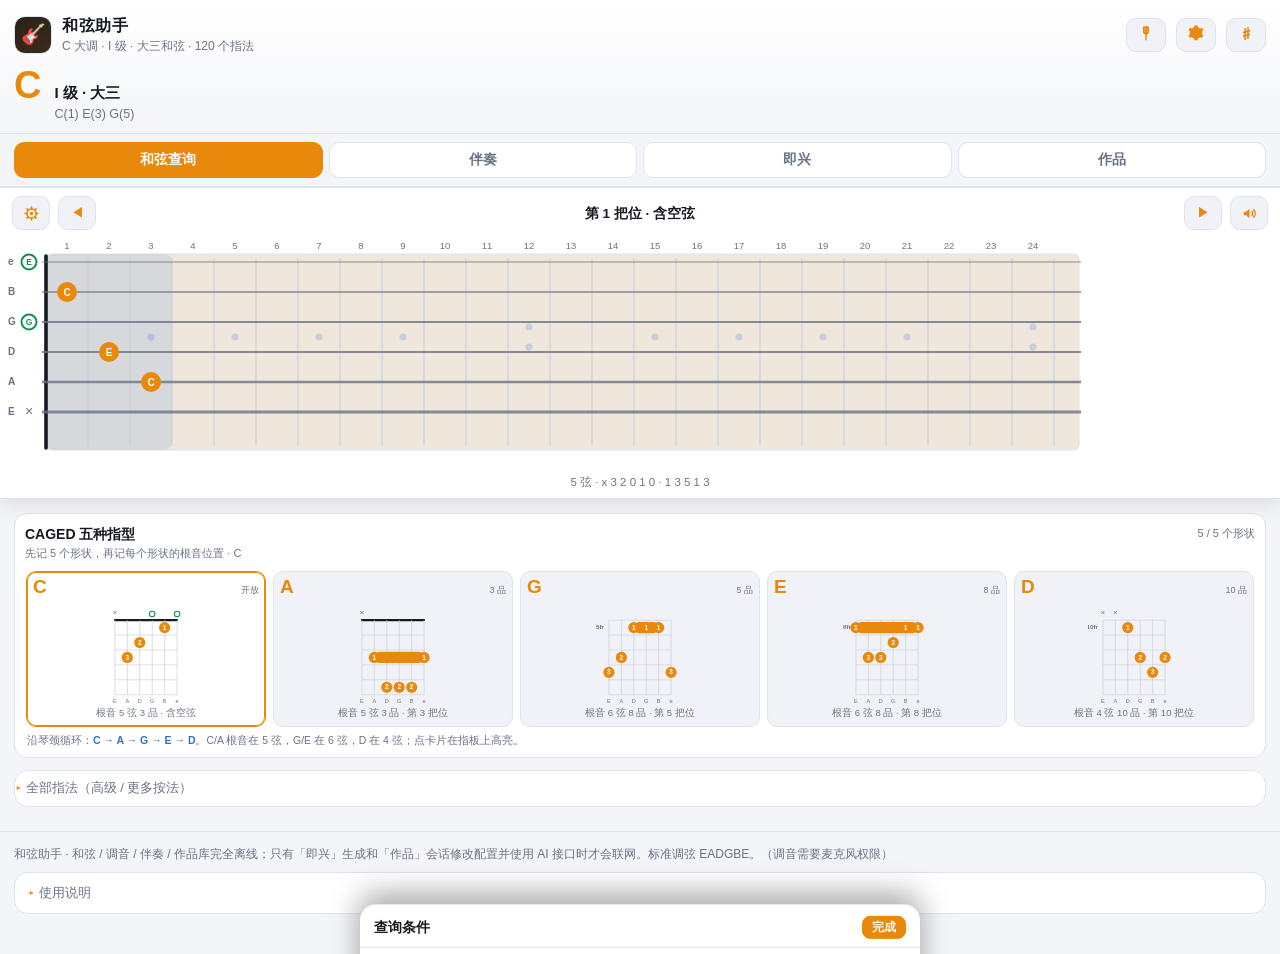
==== commit 9cd307eb: "feat: organize chord voicings with CAGED shapes Default chord page to five CAGED representative shap" ====
--- a/app/src/main/assets/www/index.html
+++ b/app/src/main/assets/www/index.html
@@ -96,12 +96,27 @@
   </section>
 
   <main class="results">
-    <div class="results-head">
-      <strong>全部指法</strong>
-      <span id="resultCount">0 个</span>
-    </div>
-    <div class="chip-row small" id="rangeChips"></div>
-    <div id="results"></div>
+    <section class="caged-panel" id="cagedPanel">
+      <div class="caged-head">
+        <div>
+          <strong>CAGED 五种指型</strong>
+          <span class="mini-hint" id="cagedHint">先记 5 个形状，再记每个形状的根音位置</span>
+        </div>
+        <span class="mini-hint" id="cagedCount"></span>
+      </div>
+      <div class="caged-row" id="cagedRow"></div>
+      <div class="caged-note">沿琴颈循环：<b>C → A → G → E → D</b>。C/A 根音在 5 弦，G/E 在 6 弦，D 在 4 弦；点卡片在指板上高亮。</div>
+    </section>
+
+    <details class="advanced caged-all" id="allVoicings">
+      <summary>全部指法（高级 / 更多按法）</summary>
+      <div class="results-head">
+        <strong>全部指法</strong>
+        <span id="resultCount">0 个</span>
+      </div>
+      <div class="chip-row small" id="rangeChips"></div>
+      <div id="results"></div>
+    </details>
   </main>
 </div>
 
@@ -553,6 +568,7 @@
     <ol class="help">
       <li><b>和弦查询</b>：点顶部 <b>&#9881;</b> 打开条件面板，先选<b>主调</b>、再选<b>级数</b>（可加升降号），最后选<b>和弦属性</b>。</li>
       <li>“调内和弦”一排是当前调的自然和弦，点一下直接查询。</li>
+      <li><b>CAGED</b>：和弦页先看 C/A/G/E/D 五张代表指型卡，先记形状和根音位置；点卡片会在指板上高亮。需要更多按法时再展开「全部指法（高级）」。</li>
       <li>指板默认 24 品，可在条件面板里调整；点任意指法卡片可以在指板上高亮该指法。</li>
       <li><b>&#9664; / &#9654;</b> 在全部指法之间切换，<b>&#9834;</b> 试听当前指法（扫弦）。</li>
       <li><b>调音 · 音阶</b>：点右上角、设置左边的调音按钮，以 dialog 打开；先选主调与调式（点 <b>&#9881;</b>），再点“开始收音”；右上角「关闭」退出并释放麦克风。</li>
--- a/app/src/main/assets/www/css/style.css
+++ b/app/src/main/assets/www/css/style.css
@@ -543,6 +543,89 @@
 
 /* ------------------------------- 结果 ------------------------------- */
 .results { padding: 12px 0 24px; }
+
+/* CAGED 五种指型：先给用户一个可记忆的骨架，完整穷举收进 details */
+.caged-panel {
+  margin: 2px 14px 12px;
+  padding: 10px 10px 9px;
+  border-radius: 13px;
+  background: var(--panel);
+  border: 1px solid var(--line);
+}
+.caged-head {
+  display: flex;
+  align-items: flex-start;
+  justify-content: space-between;
+  gap: 8px;
+}
+.caged-head strong { font-size: 14px; display: block; }
+.caged-head .mini-hint { display: block; margin-top: 2px; line-height: 1.4; }
+.caged-row {
+  display: grid;
+  grid-template-columns: repeat(2, minmax(0, 1fr));
+  gap: 7px;
+  padding: 9px 1px 5px;
+}
+.caged-card {
+  min-width: 0;
+  padding: 5px 4px 6px;
+  border-radius: 10px;
+  background: var(--panel-2);
+  border: 1px solid var(--line);
+  cursor: pointer;
+  text-align: center;
+}
+@media (max-width: 759px) {
+  .caged-card:last-child:nth-child(odd) {
+    grid-column: 1 / -1;
+    justify-self: center;
+    width: calc(50% - 4px);
+  }
+}
+@media (min-width: 760px) {
+  .caged-row { grid-template-columns: repeat(5, minmax(0, 1fr)); }
+}
+.caged-card.on {
+  border-color: var(--accent);
+  background: var(--panel);
+  box-shadow: 0 0 0 1px var(--accent) inset;
+}
+.caged-card-head {
+  display: flex;
+  align-items: baseline;
+  justify-content: space-between;
+  gap: 3px;
+  padding: 0 2px;
+}
+.caged-shape { font-size: 19px; line-height: 1; font-weight: 800; color: var(--accent); }
+.caged-fret { font-size: 9px; color: var(--muted); white-space: nowrap; }
+.caged-svg { width: 92px; margin: 2px auto 0; }
+.caged-svg svg { display: block; width: 100%; height: auto; }
+.caged-root { font-size: 9.5px; color: var(--muted); line-height: 1.35; }
+.caged-empty {
+  flex: 0 0 108px;
+  min-width: 108px;
+  min-height: 154px;
+  display: grid;
+  place-items: center;
+  padding: 8px;
+  border: 1px dashed var(--line);
+  border-radius: 10px;
+  color: var(--muted);
+  font-size: 10px;
+  text-align: center;
+}
+.caged-note {
+  padding: 1px 2px 0;
+  font-size: 10.5px;
+  line-height: 1.5;
+  color: var(--muted);
+}
+.caged-note b { color: var(--accent-2); }
+.caged-all { margin: 0 14px; }
+.caged-all > summary { margin: 0; padding: 8px 0; }
+.caged-all .results-head { padding-left: 0; padding-right: 0; }
+.caged-all .results .chip-row, .caged-all .chip-row { padding-left: 0; }
 
 .results-head {
   display: flex; align-items: baseline; justify-content: space-between;
